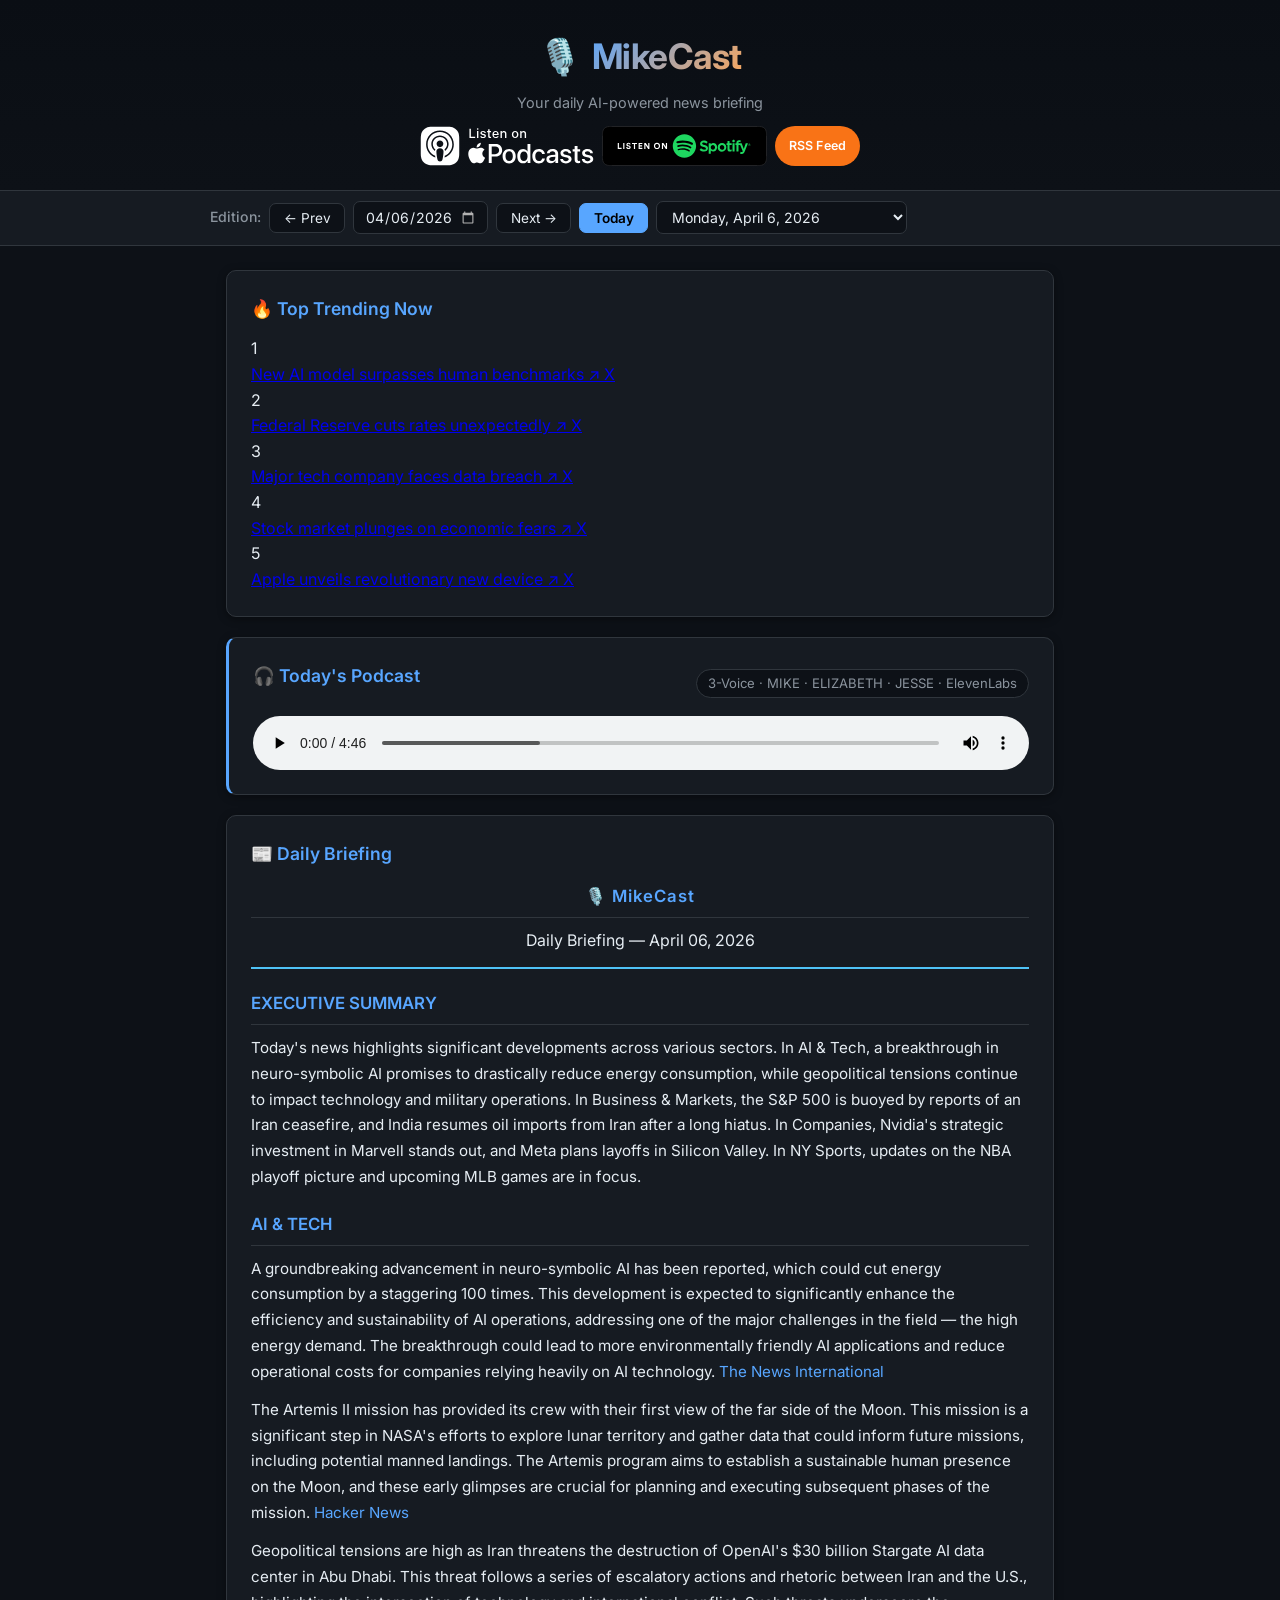
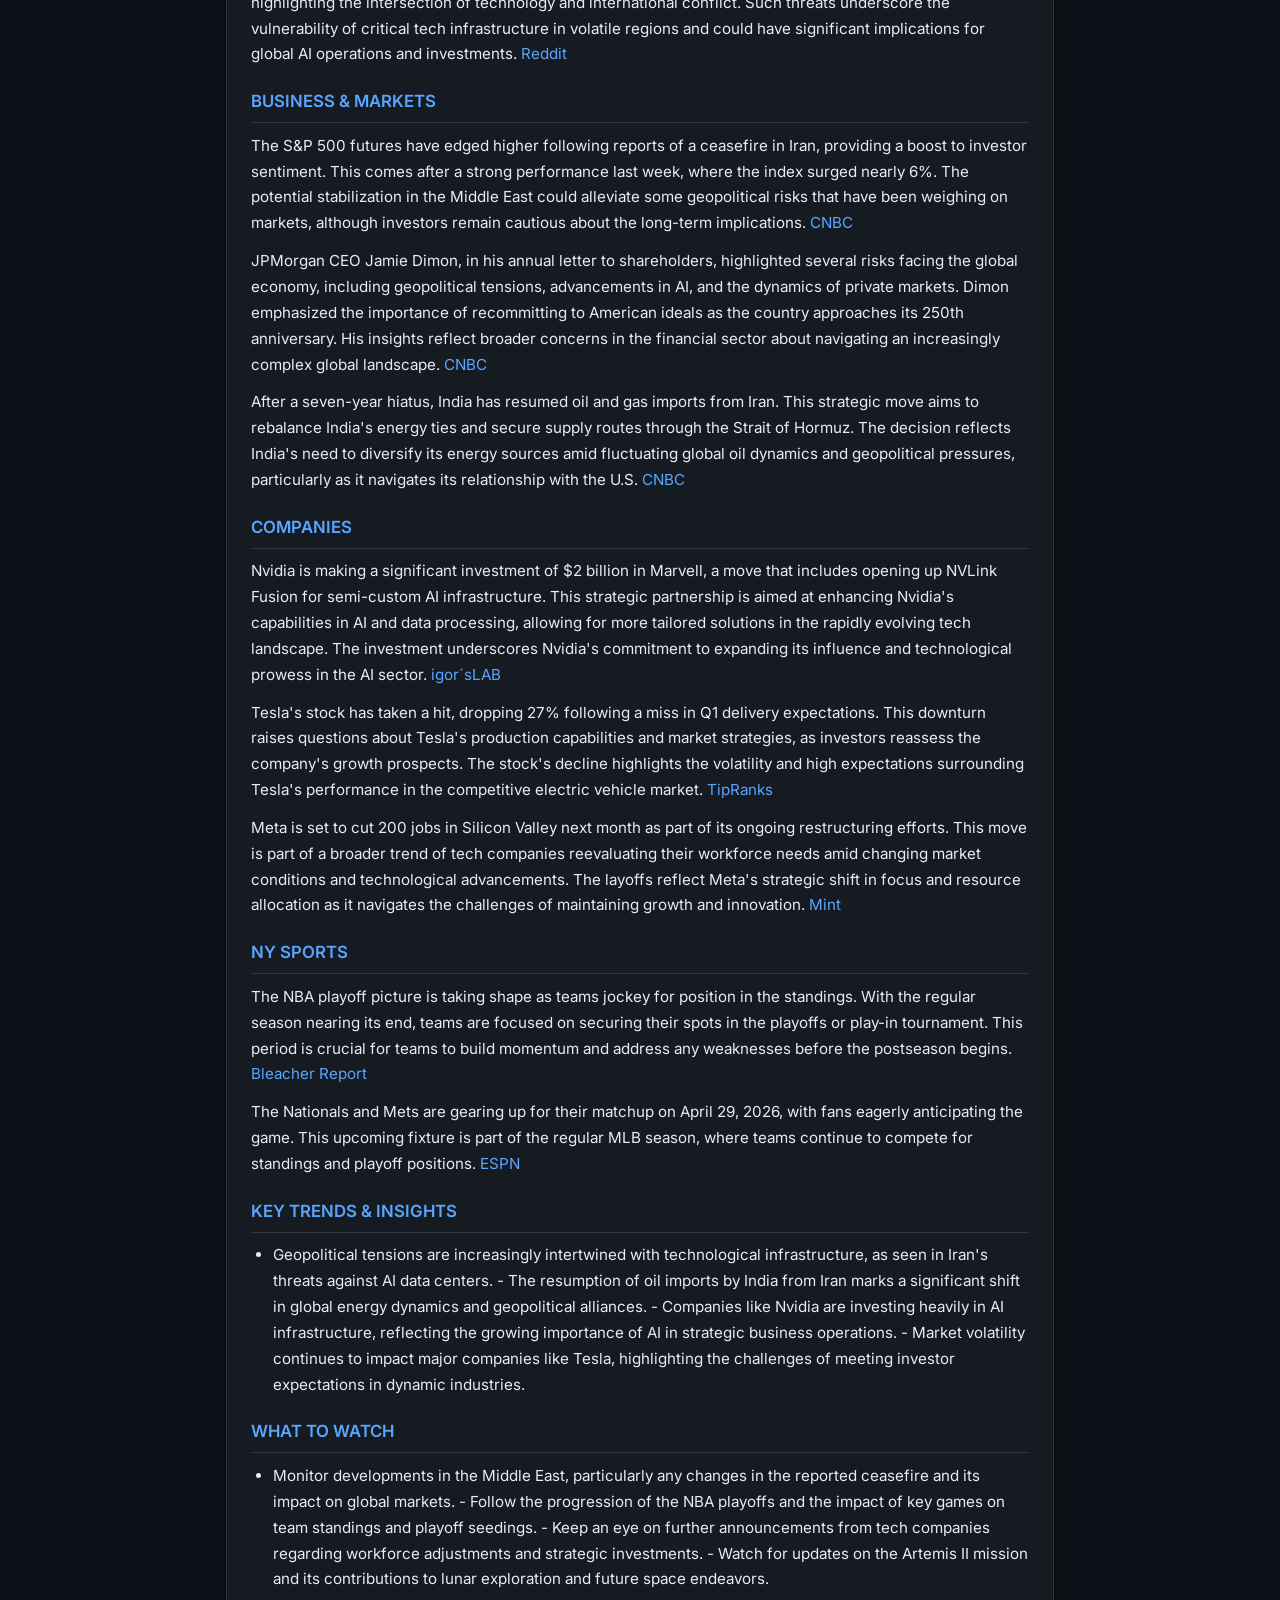
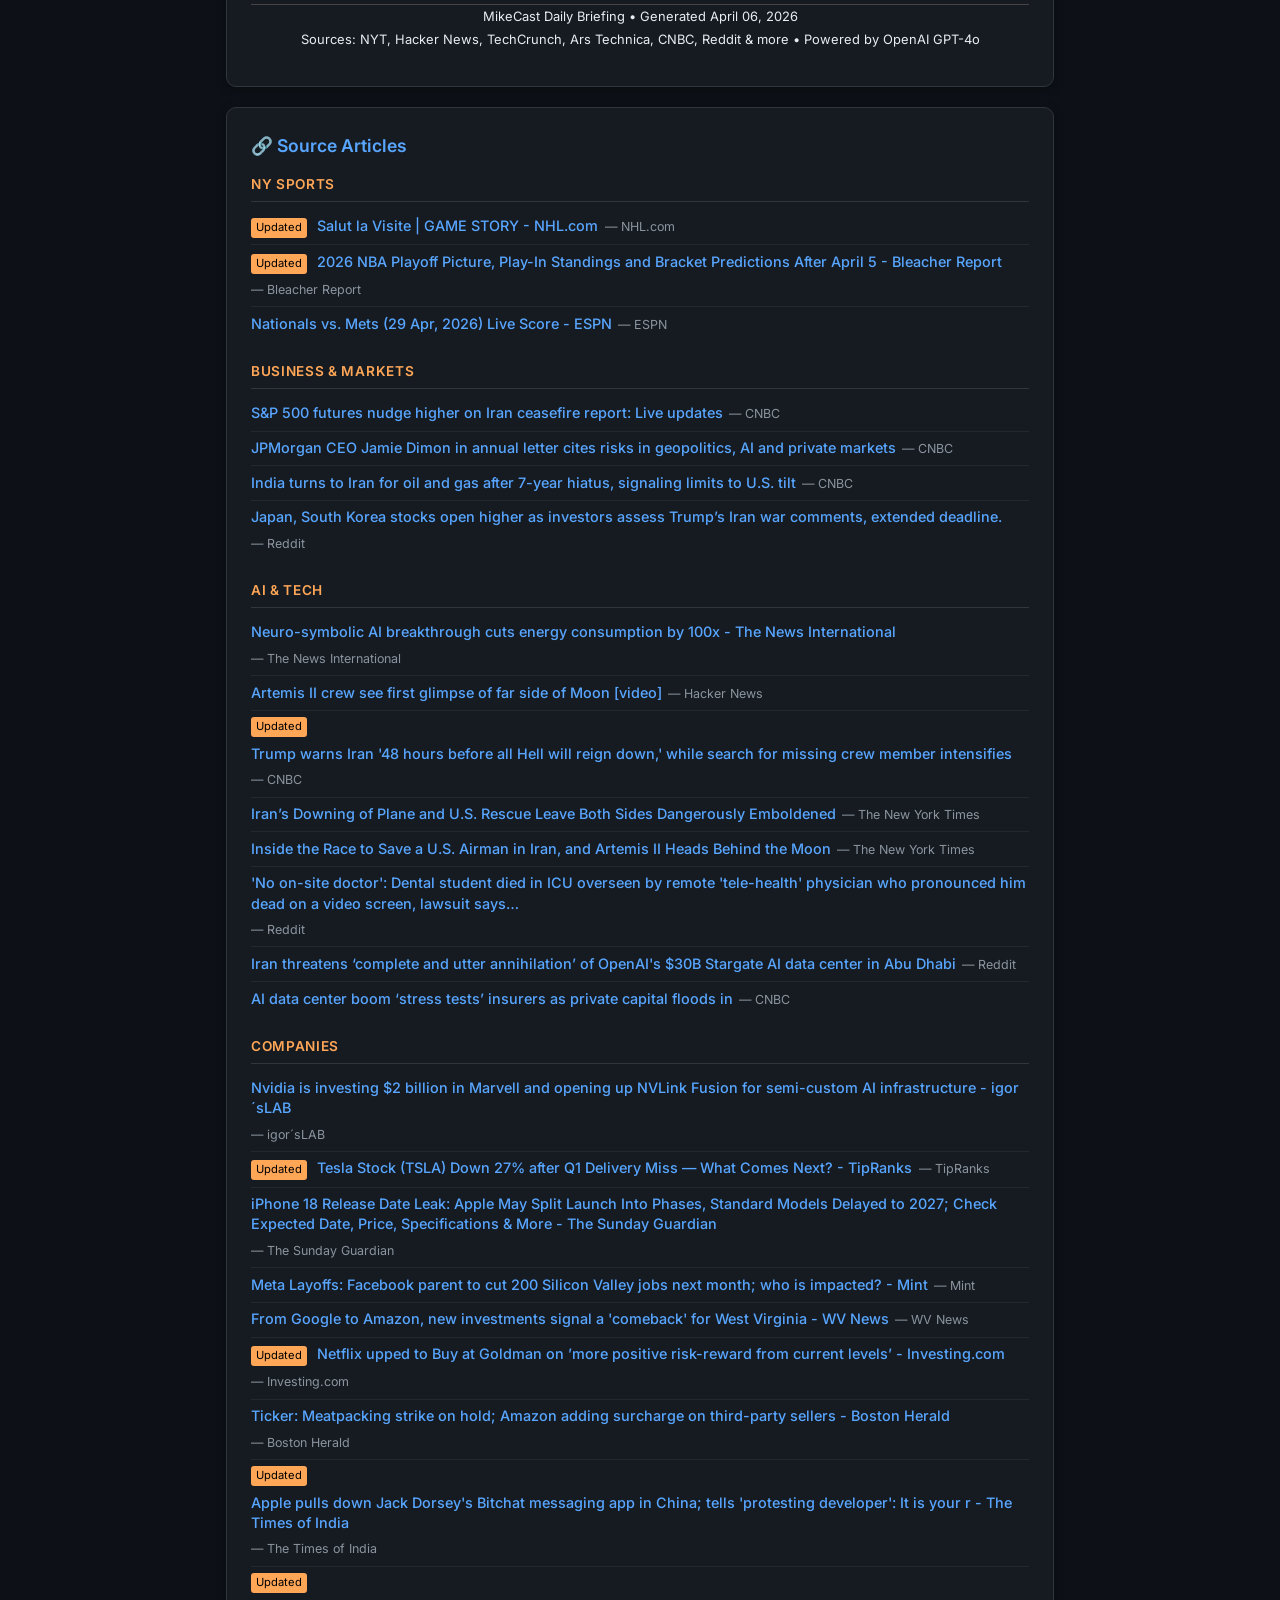
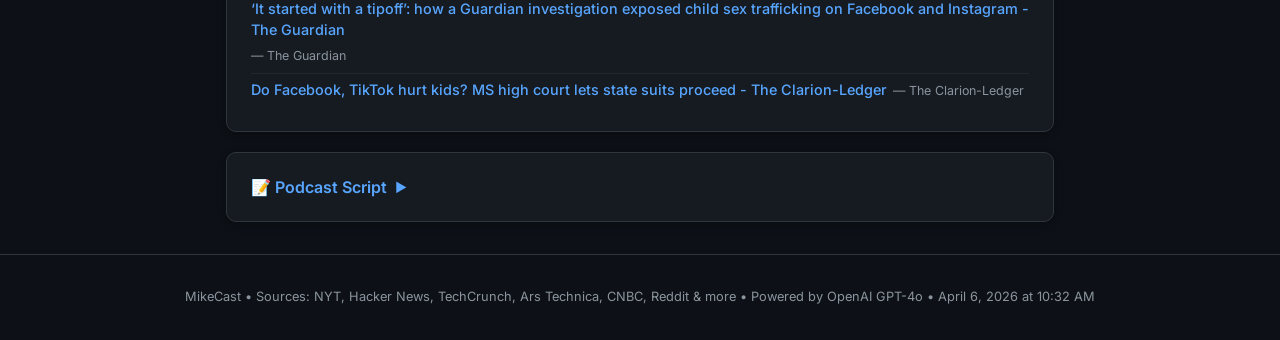
==== index.html @ 6d9985b5 "Disable email signup UI until delivery is finalized (NL-8) The public signup form (index.html inline" ====
<!DOCTYPE html>
<html lang="en">
<head>
  <meta charset="UTF-8">
  <meta name="viewport" content="width=device-width, initial-scale=1.0">
  <title>MikeCast — Daily Briefing</title>
  <link rel="stylesheet" href="style.css">
  <link rel="icon" type="image/x-icon" href="favicon.ico">
  <link rel="icon" type="image/png" sizes="32x32" href="favicon-32x32.png">
  <link rel="apple-touch-icon" sizes="180x180" href="apple-touch-icon.png">
  <link rel="preconnect" href="https://fonts.googleapis.com">
  <link rel="preconnect" href="https://fonts.gstatic.com" crossorigin>
  <link href="https://fonts.googleapis.com/css2?family=Inter:wght@400;500;600;700&display=swap" rel="stylesheet">
</head>
<body>

  <!-- Header -->
  <header class="header">
    <div class="header-inner">
      <div class="brand">
        <span class="brand-icon">🎙️</span>
        <h1 class="brand-name">MikeCast</h1>
      </div>
      <p class="brand-tagline">Your daily AI-powered news briefing</p>
      <div class="subscribe-buttons">
        <a href="https://podcasts.apple.com/us/podcast/mikecast-daily-briefing/id1882539449"
           target="_blank" rel="noopener" style="display:inline-flex;align-items:center;">
          <img src="assets/badges/apple-badge.svg" alt="Listen on Apple Podcasts" height="40">
        </a>
        <a href="https://open.spotify.com/show/3SEexX9wC3nr4xStYK2jOv"
           target="_blank" rel="noopener" style="display:inline-flex;align-items:center;">
          <img src="assets/badges/spotify-badge.svg" alt="Listen on Spotify" height="40">
        </a>
        <a class="btn-subscribe btn-rss"
           href="data/feed.xml"
           target="_blank" rel="noopener">
          RSS Feed
        </a>
      </div>

      <!-- Email newsletter signup — TEMPORARILY DISABLED until email delivery is
           finalized. Re-enable by restoring the <form class="email-signup"> + status
           <p>, plus the signup.js <script> include below. See BACKLOG.md → Email
           Newsletter (NL-8). -->
    </div>
  </header>

  <!-- Controls -->
  <nav class="controls">
    <div class="controls-inner">
      <span class="date-label">Edition:</span>
      <button class="btn" id="btn-prev" title="Previous day">&#8592; Prev</button>
      <input type="date" class="date-input" id="date-picker" />
      <button class="btn" id="btn-next" title="Next day">Next &#8594;</button>
      <button class="btn btn-today" id="btn-today">Today</button>
      <select class="date-input" id="archive-select" title="Jump to a past edition">
        <option value="">Archive &#9662;</option>
      </select>
    </div>
  </nav>

  <!-- Loading / Error -->
  <p class="status-msg" id="loading">Loading briefing…</p>
  <p class="status-msg error" id="error" style="display:none;"></p>

  <!-- Main Content -->
  <main id="content" class="content" style="display:none;">

    <!-- Trending card (hidden until populated by JS) -->
    <div class="card trending-card" id="trending-card" style="display:none;">
      <div class="section-title">🔥 Top Trending Now</div>
      <div class="trending-list"></div>
    </div>

    <!-- Podcast player card -->
    <div class="card podcast-card">
      <div class="podcast-header">
        <span class="section-title" id="podcast-section-title">🎧 Today's Podcast</span>
        <span class="podcast-meta" id="podcast-meta"></span>
      </div>
      <audio class="audio-player" id="podcast-player" controls preload="metadata" style="display:none;"></audio>
      <p class="muted" id="no-audio" style="display:none;">No audio available for this edition.</p>
    </div>

    <!-- Briefing content card -->
    <div class="card">
      <div class="section-title">📰 Daily Briefing</div>
      <div id="briefing-html"></div>
    </div>

    <!-- Article links card -->
    <div class="card" id="articles-card">
      <div class="section-title">🔗 Source Articles</div>
      <div id="articles-list"></div>
    </div>

    <!-- Podcast Script (collapsible) -->
    <section id="script-section" class="card">
      <button id="script-toggle" class="collapsible-toggle">
        📝 Podcast Script <span id="script-arrow" class="arrow">▶</span>
      </button>
      <div id="script-content" class="collapsible-body" style="display:none;">
        <pre id="script-text" class="script-text"></pre>
      </div>
    </section>

  </main>

  <!-- Footer -->
  <footer class="footer">
    <p>MikeCast &bull; Sources: NYT, Hacker News, TechCrunch, Ars Technica, CNBC, Reddit &amp; more &bull; Powered by OpenAI GPT-4o &bull; <span id="footer-date"></span></p>
  </footer>

  <script src="app.js"></script>
  <!-- <script src="signup.js"></script> --> <!-- disabled with email signup, see header -->

</body>
</html>
---- style.css ----
/* ============================================================
   MikeCast Dashboard — Stylesheet
   ============================================================ */

:root {
  --bg-primary:    #0d1117;
  --bg-card:       #161b22;
  --bg-header:     #0d1117;
  --border:        #30363d;
  --accent:        #58a6ff;
  --accent-warm:   #ffa657;
  --text-primary:  #e6edf3;
  --text-muted:    #8b949e;
  --radius:        10px;
  --shadow:        0 2px 8px rgba(0,0,0,.4);
}

*, *::before, *::after { box-sizing: border-box; margin: 0; padding: 0; }

body {
  font-family: 'Inter', -apple-system, BlinkMacSystemFont, 'Segoe UI', sans-serif;
  background: var(--bg-primary);
  color: var(--text-primary);
  line-height: 1.6;
  min-height: 100vh;
}

.header {
  background: linear-gradient(180deg, #0a0e14 0%, var(--bg-header) 100%);
  border-bottom: 1px solid var(--border);
  padding: 1.75rem 1rem 1.5rem;
  text-align: center;
}
.header-inner { max-width: 860px; margin: 0 auto; }
.brand { display: flex; align-items: center; justify-content: center; gap: .6rem; }
.brand-icon { font-size: 2.2rem; }
.brand-name {
  font-size: 2.2rem;
  font-weight: 700;
  background: linear-gradient(135deg, var(--accent) 0%, var(--accent-warm) 100%);
  -webkit-background-clip: text;
  -webkit-text-fill-color: transparent;
  background-clip: text;
  letter-spacing: -.5px;
}
.brand-tagline { color: var(--text-muted); font-size: .9rem; margin-top: .4rem; }

.controls {
  background: var(--bg-card);
  border-bottom: 1px solid var(--border);
  padding: .65rem 1rem;
  position: sticky;
  top: 0;
  z-index: 100;
}
.controls-inner {
  max-width: 860px;
  margin: 0 auto;
  display: flex;
  align-items: center;
  gap: .5rem;
  flex-wrap: wrap;
}
.date-label { font-weight: 500; color: var(--text-muted); font-size: .88rem; white-space: nowrap; }
.date-input {
  background: var(--bg-primary);
  color: var(--text-primary);
  border: 1px solid var(--border);
  border-radius: 7px;
  padding: .38rem .65rem;
  font-size: .88rem;
  font-family: inherit;
  cursor: pointer;
  transition: border-color .15s;
}
.date-input:hover, .date-input:focus { border-color: var(--accent); outline: none; }
.date-input::-webkit-calendar-picker-indicator { filter: invert(.7); }

.btn {
  background: var(--bg-primary);
  color: var(--text-primary);
  border: 1px solid var(--border);
  border-radius: 7px;
  padding: .38rem .85rem;
  font-size: .85rem;
  font-family: inherit;
  cursor: pointer;
  transition: background .15s, border-color .15s;
  white-space: nowrap;
}
.btn:hover { background: #21262d; border-color: var(--accent); }
.btn-today { background: var(--accent); color: #000; border-color: var(--accent); font-weight: 600; }
.btn-today:hover { background: #79c0ff; }

.status-msg {
  max-width: 860px;
  margin: 2.5rem auto;
  text-align: center;
  font-size: 1.05rem;
  color: var(--text-muted);
  padding: 0 1rem;
}
.status-msg.error { color: #f85149; }

.content {
  max-width: 860px;
  margin: 1.5rem auto 2rem;
  padding: 0 1rem;
  display: flex;
  flex-direction: column;
  gap: 1.25rem;
}

.card {
  background: var(--bg-card);
  border: 1px solid var(--border);
  border-radius: var(--radius);
  padding: 1.5rem;
  box-shadow: var(--shadow);
}

.section-title {
  font-size: 1.1rem;
  font-weight: 600;
  color: var(--accent);
  margin-bottom: .85rem;
  display: block;
}

.podcast-card { border-left: 3px solid var(--accent); }
.podcast-header {
  display: flex;
  align-items: center;
  justify-content: space-between;
  flex-wrap: wrap;
  gap: .5rem;
  margin-bottom: .75rem;
}
.podcast-meta {
  font-size: .82rem;
  color: var(--text-muted);
  background: var(--bg-primary);
  border: 1px solid var(--border);
  border-radius: 20px;
  padding: .2rem .7rem;
}
.audio-player { width: 100%; border-radius: 8px; accent-color: var(--accent); }

#briefing-html { font-size: .95rem; line-height: 1.75; }
#briefing-html h1,
#briefing-html h2 {
  color: var(--accent) !important;
  font-size: 1.05rem !important;
  font-weight: 600 !important;
  border-bottom: 1px solid var(--border) !important;
  padding-bottom: .35rem !important;
  margin: 1.25rem 0 .6rem !important;
}
#briefing-html h1:first-child,
#briefing-html h2:first-child { margin-top: 0 !important; }
#briefing-html p { color: var(--text-primary) !important; margin-bottom: .75rem !important; background: transparent !important; }
#briefing-html a { color: var(--accent) !important; text-decoration: none !important; }
#briefing-html a:hover { text-decoration: underline !important; }
#briefing-html ul { padding-left: 1.4rem !important; margin-bottom: .75rem !important; }
#briefing-html li { color: var(--text-primary) !important; margin-bottom: .4rem !important; }
#briefing-html body,
#briefing-html div[style] {
  background: transparent !important;
  max-width: none !important;
  padding: 0 !important;
  margin: 0 !important;
  color: var(--text-primary) !important;
}
#briefing-html [style*="background:#1a1a2e"],
#briefing-html [style*="background: #1a1a2e"] { background: transparent !important; }
#briefing-html span[style*="color:#ccc"],
#briefing-html p[style*="color:#ccc"] { color: var(--text-primary) !important; }
#briefing-html span[style*="color:#bbb"],
#briefing-html span[style*="color:#888"] { color: var(--text-muted) !important; }

.article-category { margin-bottom: 1.25rem; }
.article-category:last-child { margin-bottom: 0; }
.article-category h3 {
  font-size: .85rem;
  font-weight: 600;
  color: var(--accent-warm);
  margin-bottom: .5rem;
  padding-bottom: .3rem;
  border-bottom: 1px solid var(--border);
  text-transform: uppercase;
  letter-spacing: .05em;
}
.article-category ul { list-style: none; padding: 0; }
.article-category li {
  padding: .4rem 0;
  border-bottom: 1px solid rgba(48,54,61,.5);
  display: flex;
  align-items: baseline;
  gap: .4rem;
  flex-wrap: wrap;
}
.article-category li:last-child { border-bottom: none; }
.article-category a { color: var(--accent); text-decoration: none; font-size: .9rem; font-weight: 500; line-height: 1.4; }
.article-category a:hover { text-decoration: underline; }
.article-source { color: var(--text-muted); font-size: .78rem; white-space: nowrap; }

.collapsible-toggle {
  background: none;
  border: none;
  color: var(--accent);
  font-size: 1rem;
  font-weight: 600;
  cursor: pointer;
  display: flex;
  align-items: center;
  gap: .5rem;
  font-family: inherit;
  padding: 0;
}
.collapsible-toggle:hover { color: #79c0ff; }
.arrow { transition: transform .2s; font-size: .8rem; display: inline-block; }
.arrow.open { transform: rotate(90deg); }

.script-text {
  background: var(--bg-primary);
  border: 1px solid var(--border);
  border-radius: 7px;
  padding: 1.1rem;
  margin-top: .85rem;
  font-size: .86rem;
  line-height: 1.75;
  white-space: pre-wrap;
  word-wrap: break-word;
  color: var(--text-primary);
  max-height: 520px;
  overflow-y: auto;
}

.footer {
  text-align: center;
  padding: 2rem 1rem;
  color: var(--text-muted);
  font-size: .8rem;
  border-top: 1px solid var(--border);
  margin-top: 1rem;
}

.muted { color: var(--text-muted); font-size: .9rem; }

.subscribe-buttons {
  display: flex;
  gap: .5rem;
  flex-wrap: wrap;
  justify-content: center;
  margin-top: .75rem;
}

.btn-subscribe {
  display: inline-flex;
  align-items: center;
  gap: .35rem;
  padding: .35rem .85rem;
  border-radius: 20px;
  font-size: .78rem;
  font-weight: 600;
  text-decoration: none;
  letter-spacing: .01em;
  transition: opacity .15s;
}
.btn-subscribe:hover { opacity: .8; }

/* Email newsletter signup */
.email-signup {
  display: flex;
  gap: .5rem;
  flex-wrap: wrap;
  justify-content: center;
  margin-top: .9rem;
}
.email-signup input[type="email"] {
  padding: .5rem .8rem;
  border-radius: 8px;
  border: 1px solid var(--border);
  background: var(--bg-card);
  color: var(--text-primary);
  font-size: .85rem;
  min-width: 220px;
}
.email-signup input[type="email"]:focus {
  border-color: var(--accent);
  outline: none;
}
.email-signup button {
  padding: .5rem 1rem;
  border-radius: 8px;
  border: 0;
  background: #f97316;
  color: #fff;
  font-size: .85rem;
  font-weight: 600;
  cursor: pointer;
  transition: opacity .15s;
}
.email-signup button:hover { opacity: .85; }
.email-signup button:disabled { opacity: .5; cursor: default; }
.signup-status {
  text-align: center;
  font-size: .82rem;
  color: var(--text-muted);
  min-height: 1.1em;
  margin-top: .5rem;
}
.signup-status.ok  { color: #3fb950; }
.signup-status.err { color: #f85149; }

/* Legacy small pill buttons (RSS only now) */
.btn-apple   { background: #a855f7; color: #fff; }
.btn-spotify { background: #1db954; color: #fff; }
.btn-rss     { background: #f97316; color: #fff; }

/* Brand badge buttons (Apple Podcasts & Spotify) */
.btn-badge {
  display: inline-flex;
  align-items: center;
  gap: .3rem;
  padding: .25rem .6rem .25rem .4rem;
  border-radius: 6px;
  text-decoration: none;
  transition: opacity .15s;
  border: 1px solid rgba(255,255,255,.15);
}
.btn-badge:hover { opacity: .8; }

.btn-badge.btn-apple   { background: #4b1d96; }
.btn-badge.btn-spotify { background: #117a37; }

.badge-icon {
  width: 16px;
  height: 16px;
  flex-shrink: 0;
  filter: brightness(0) invert(1);
}

.badge-text {
  display: flex;
  flex-direction: column;
  line-height: 1.2;
  color: #fff;
}
.badge-text small {
  font-size: .5rem;
  font-weight: 400;
  letter-spacing: .04em;
  text-transform: uppercase;
  opacity: .85;
}
.badge-text {
  font-size: .72rem;
  font-weight: 700;
}

@media (max-width: 600px) {
  .brand-name  { font-size: 1.6rem; }
  .brand-icon  { font-size: 1.6rem; }
  .controls-inner { justify-content: center; }
  .card { padding: 1rem; }
  .script-text { max-height: 320px; }
  .podcast-header { flex-direction: column; align-items: flex-start; }
}
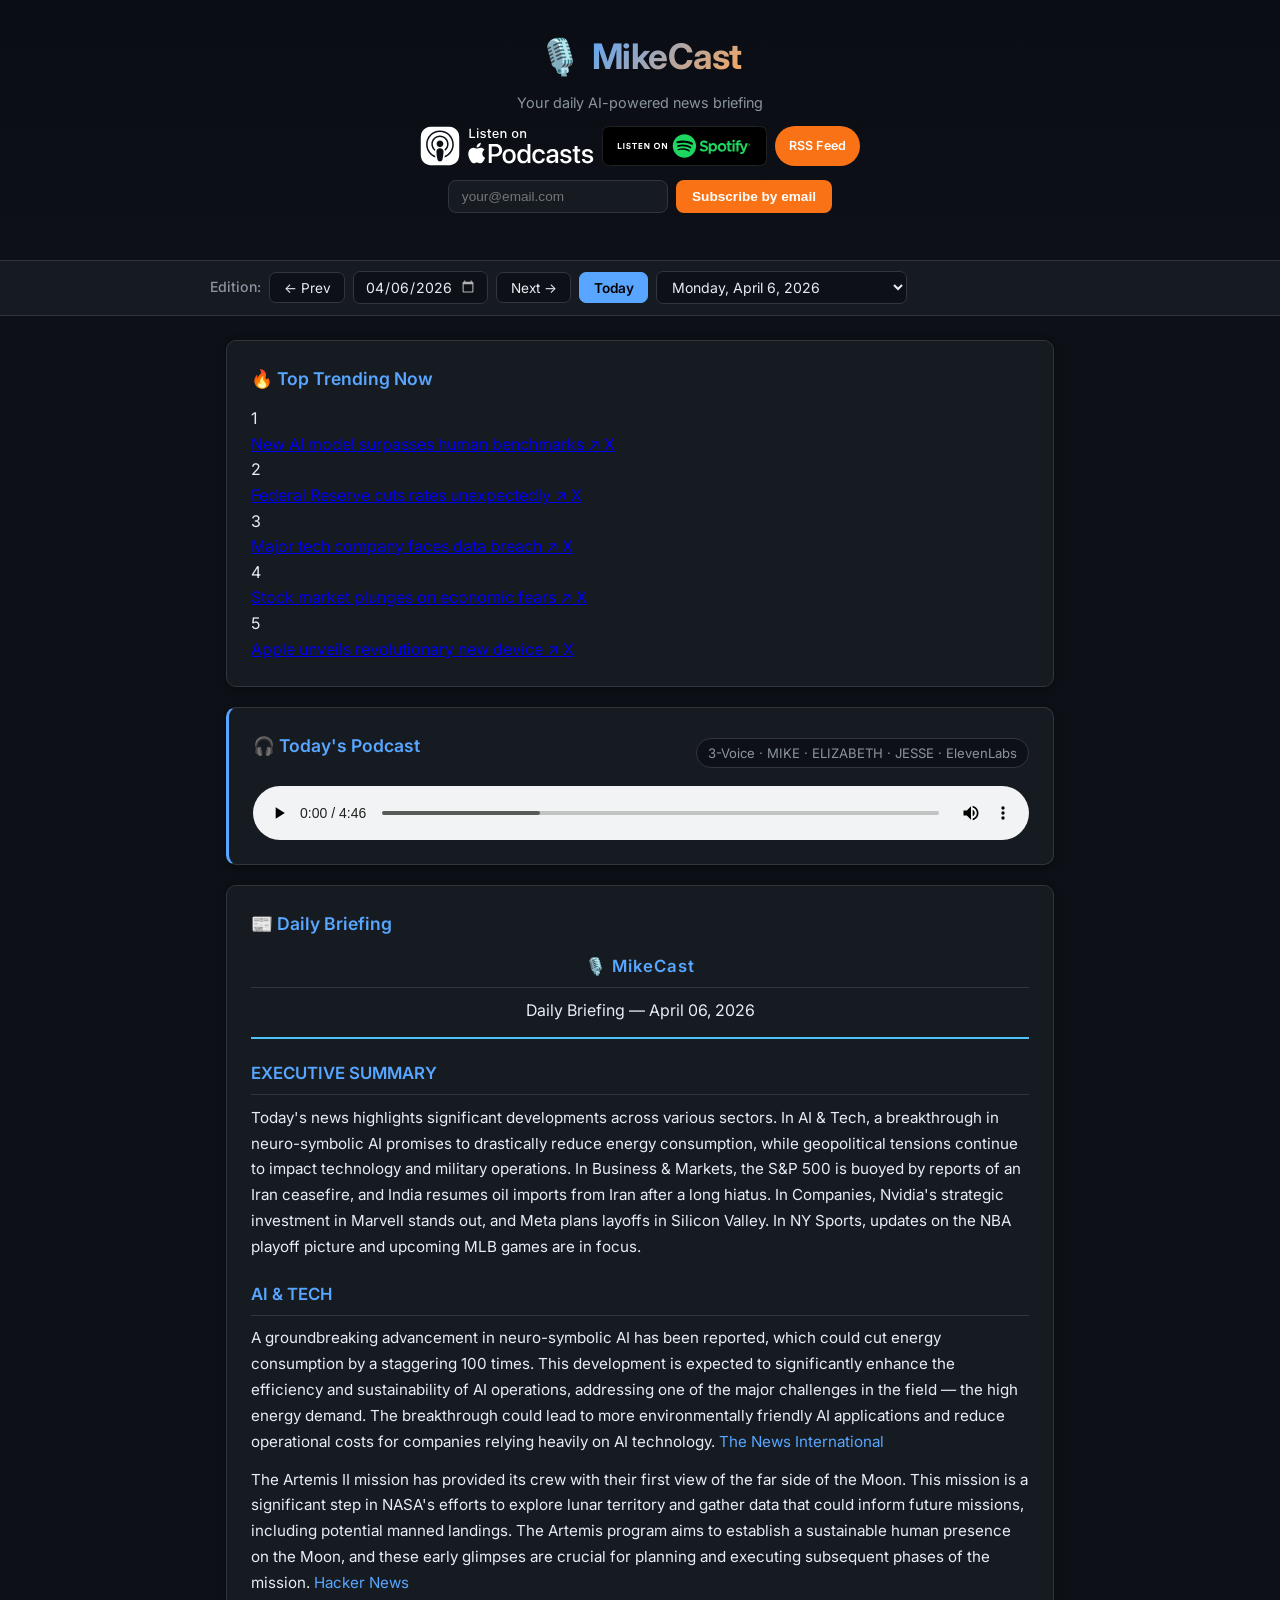
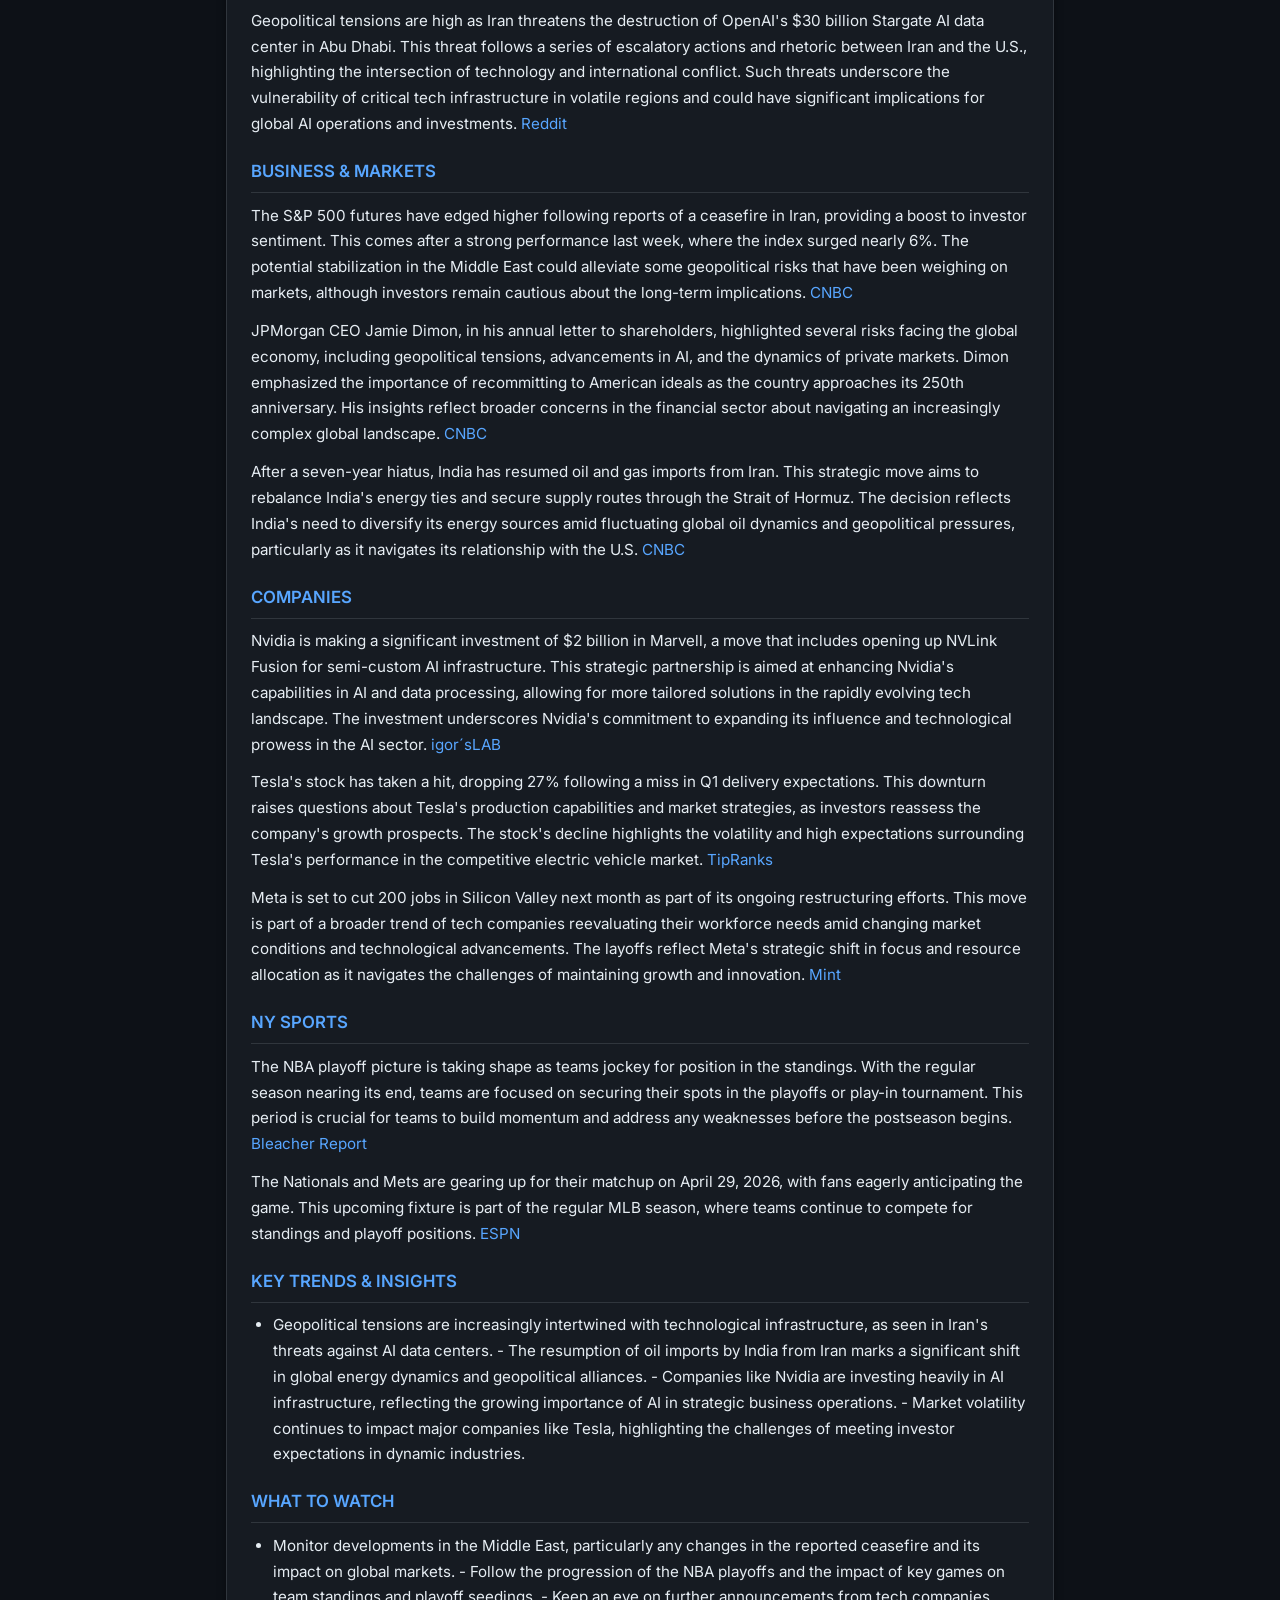
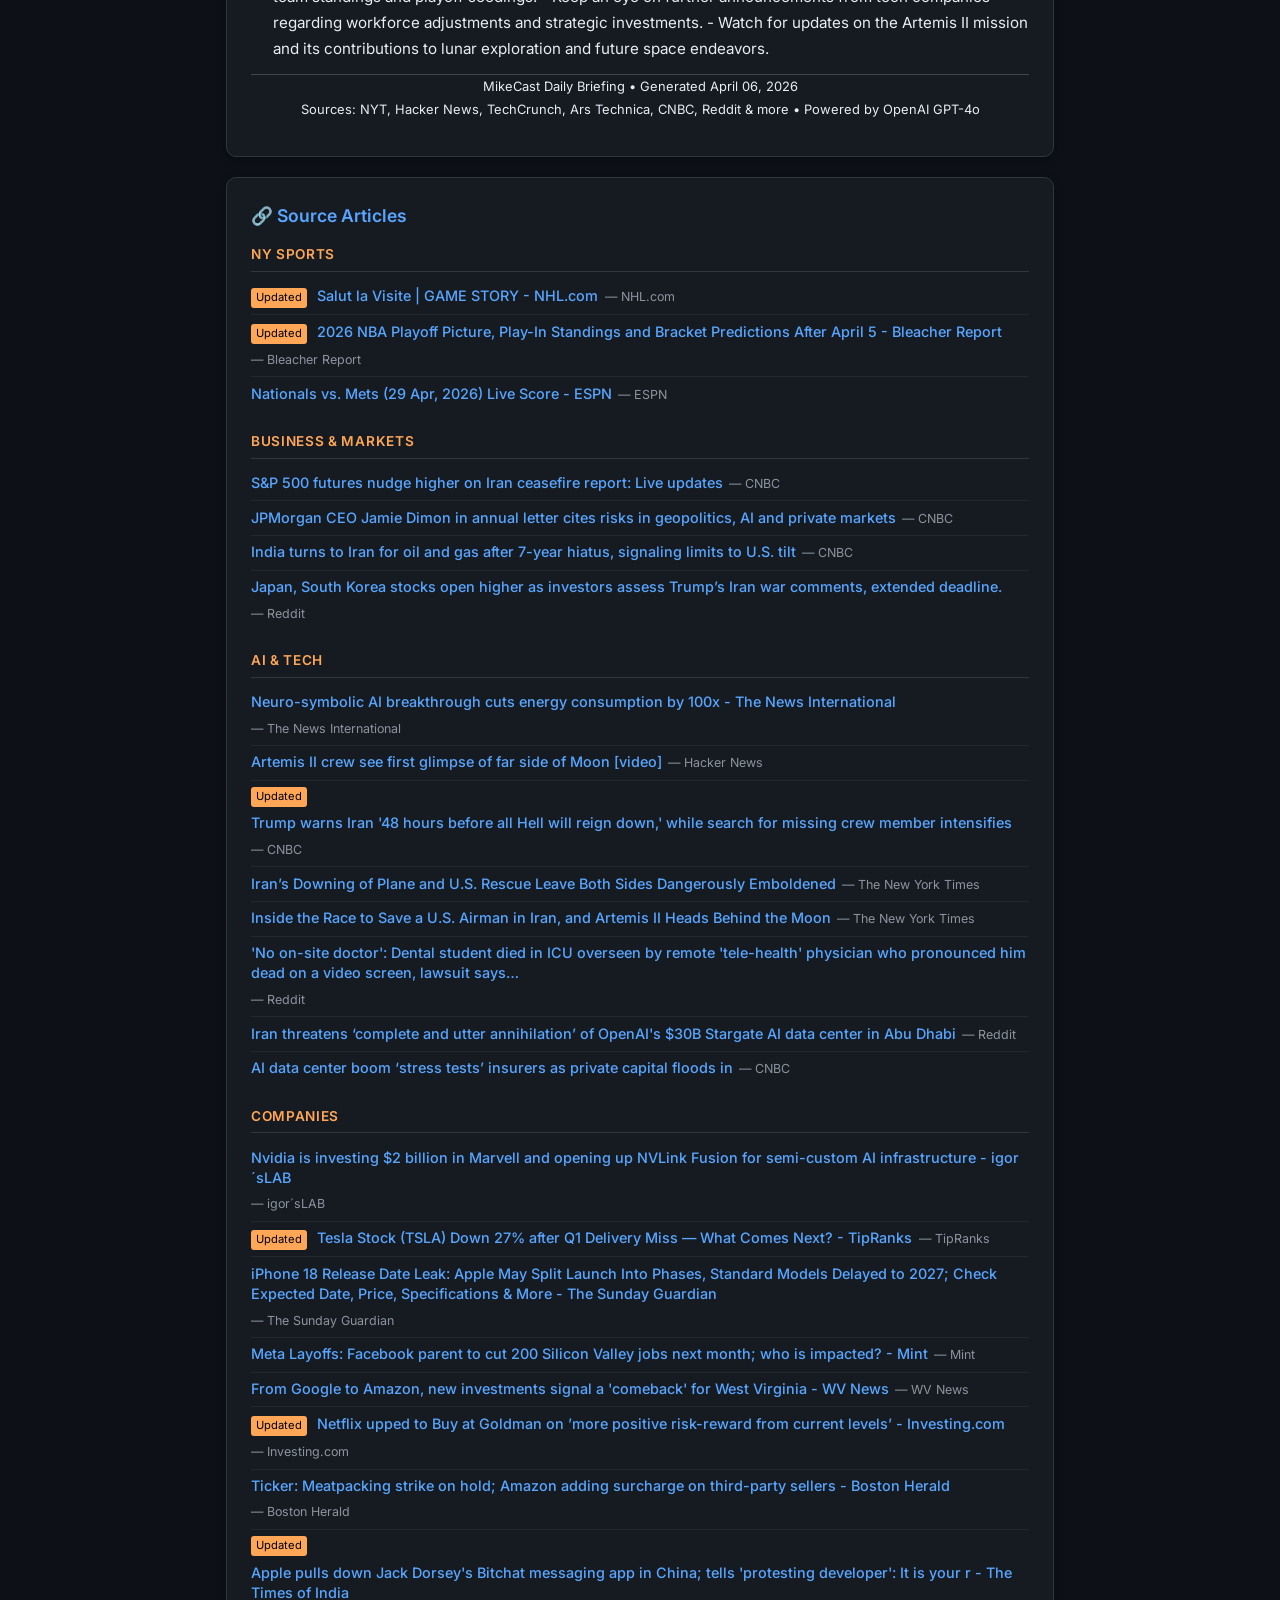
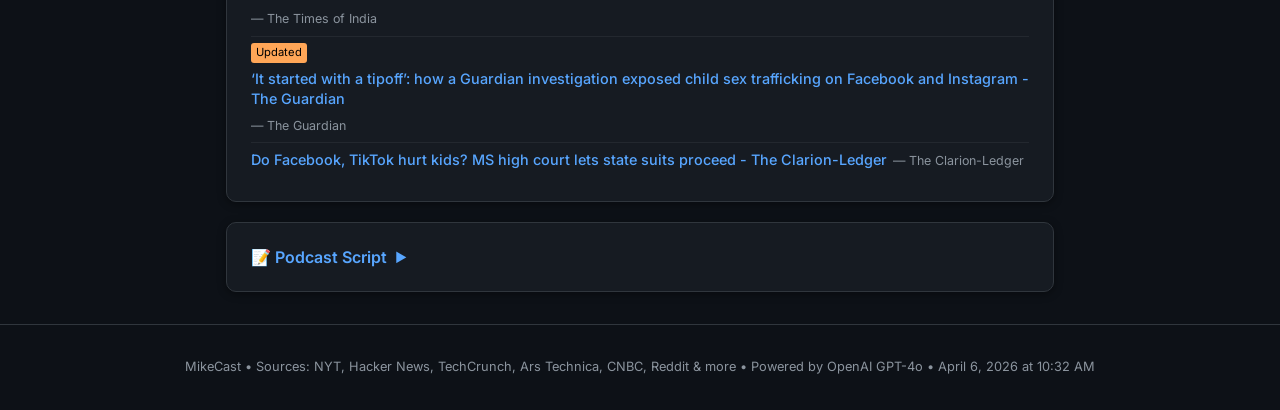
==== commit b17b2bb4: "Add social distribution (X + Instagram) + dist-state gating; re-enable newsletter signup Implements " ====
--- a/index.html
+++ b/index.html
@@ -38,10 +38,12 @@
         </a>
       </div>
 
-      <!-- Email newsletter signup — TEMPORARILY DISABLED until email delivery is
-           finalized. Re-enable by restoring the <form class="email-signup"> + status
-           <p>, plus the signup.js <script> include below. See BACKLOG.md → Email
-           Newsletter (NL-8). -->
+      <!-- Email newsletter signup -->
+      <form class="email-signup" id="email-signup" novalidate>
+        <input type="email" name="email" placeholder="your@email.com" autocomplete="email" required>
+        <button type="submit">Subscribe by email</button>
+      </form>
+      <p class="signup-status" id="signup-status" aria-live="polite"></p>
     </div>
   </header>
 
@@ -112,7 +114,6 @@
   </footer>
 
   <script src="app.js"></script>
-  <!-- <script src="signup.js"></script> --> <!-- disabled with email signup, see header -->
-
+  <script src="signup.js"></script>
 </body>
 </html>
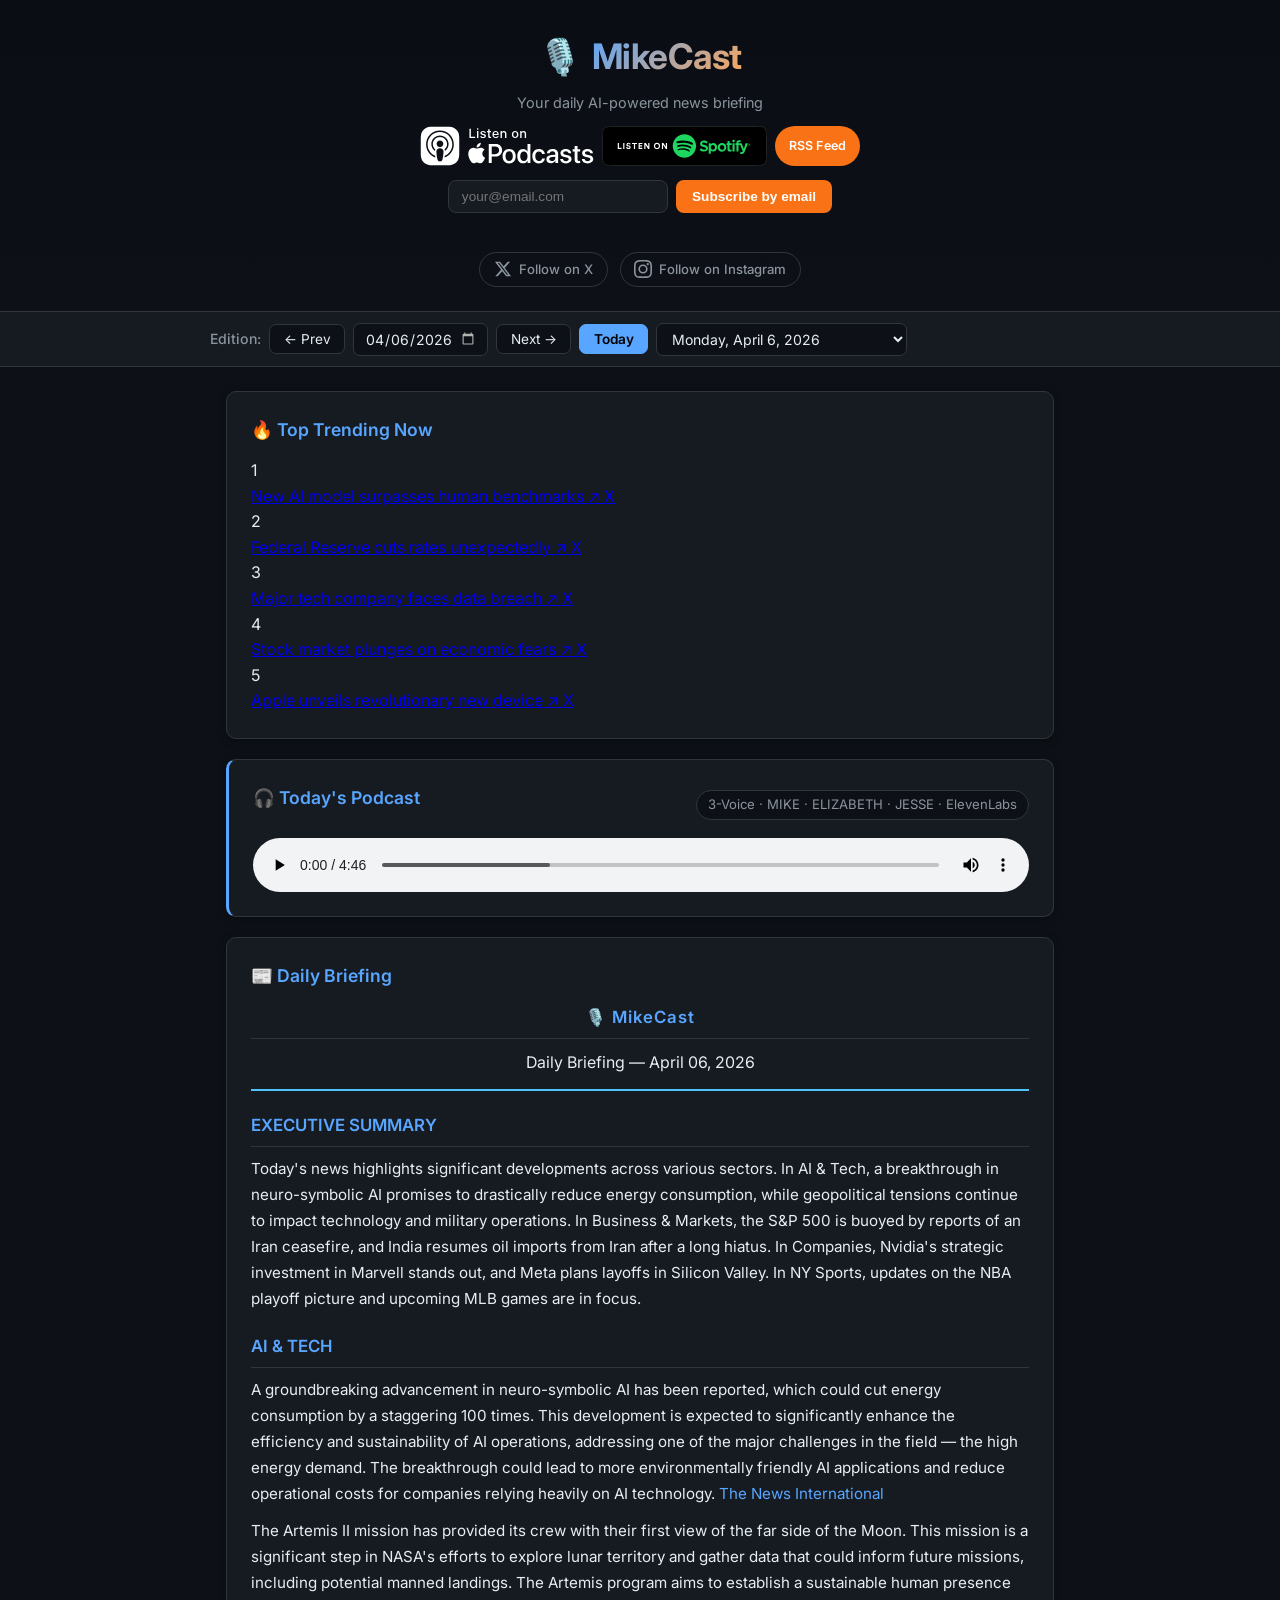
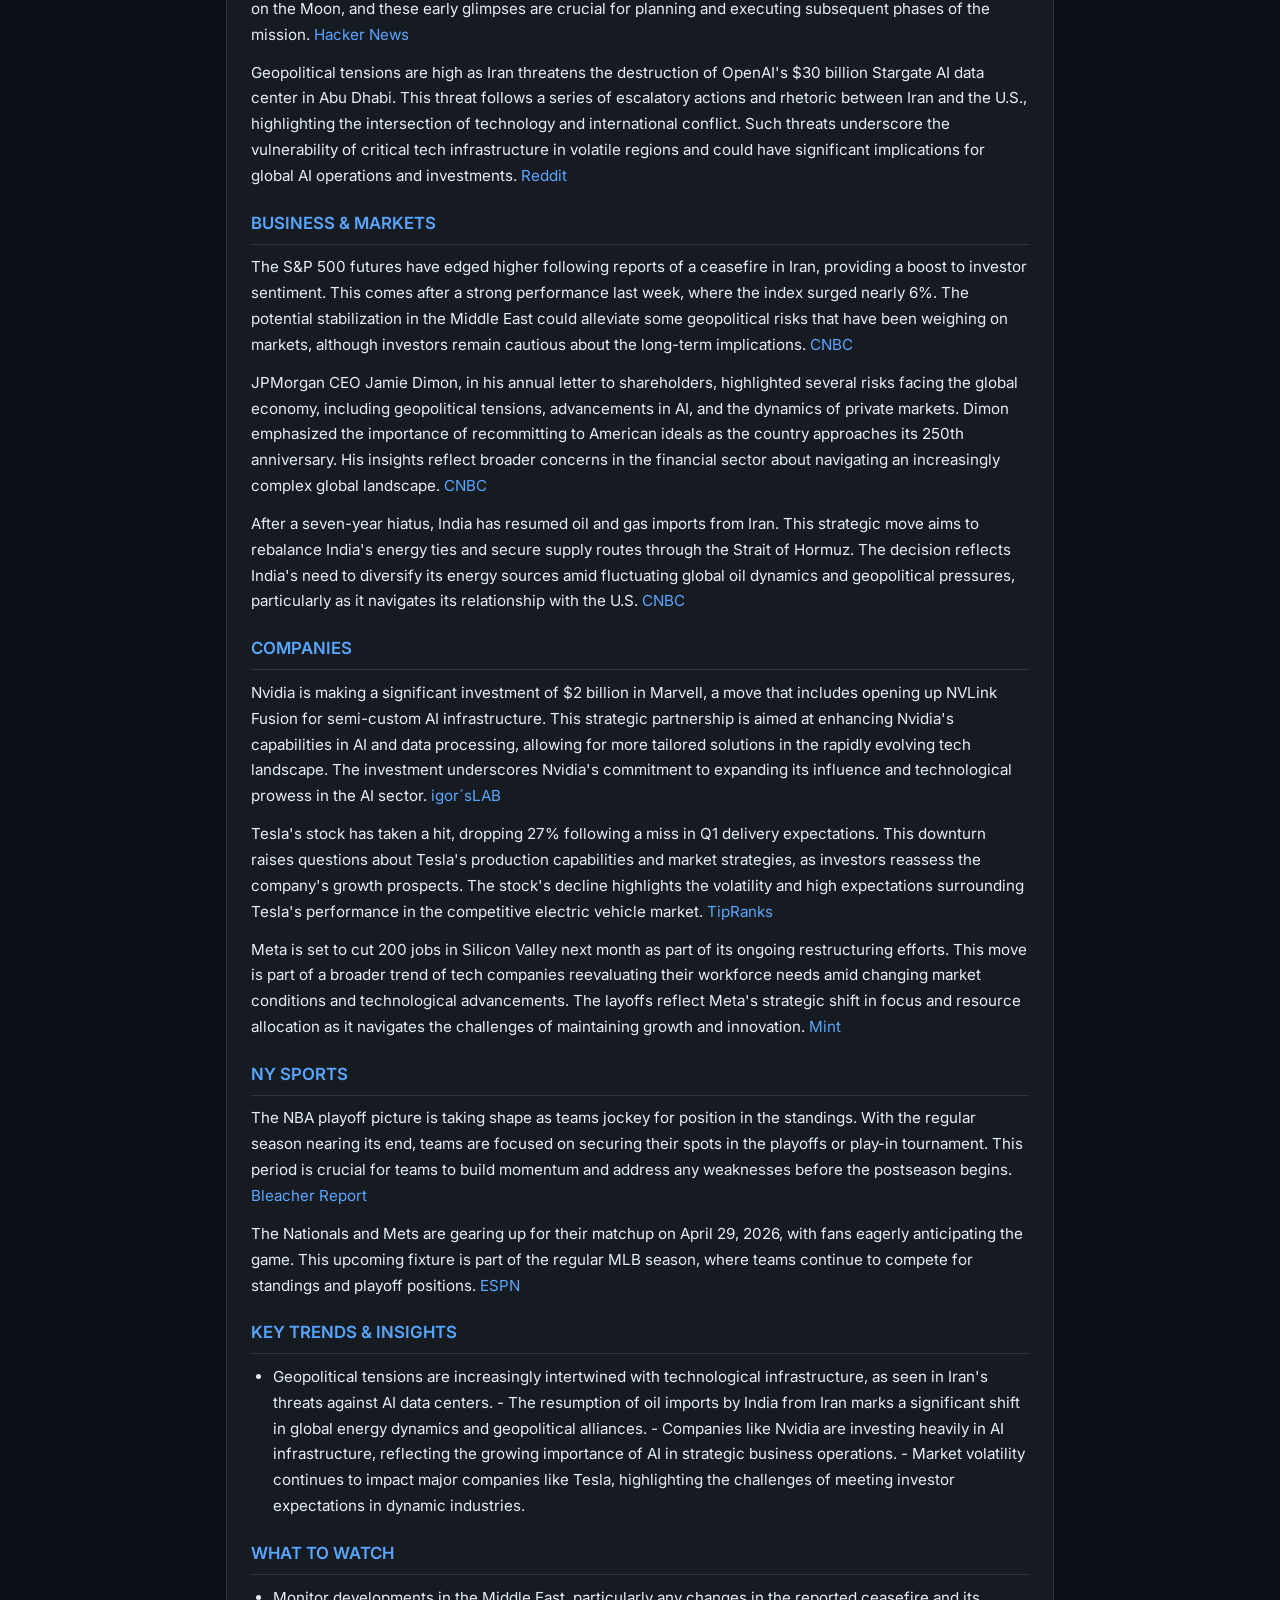
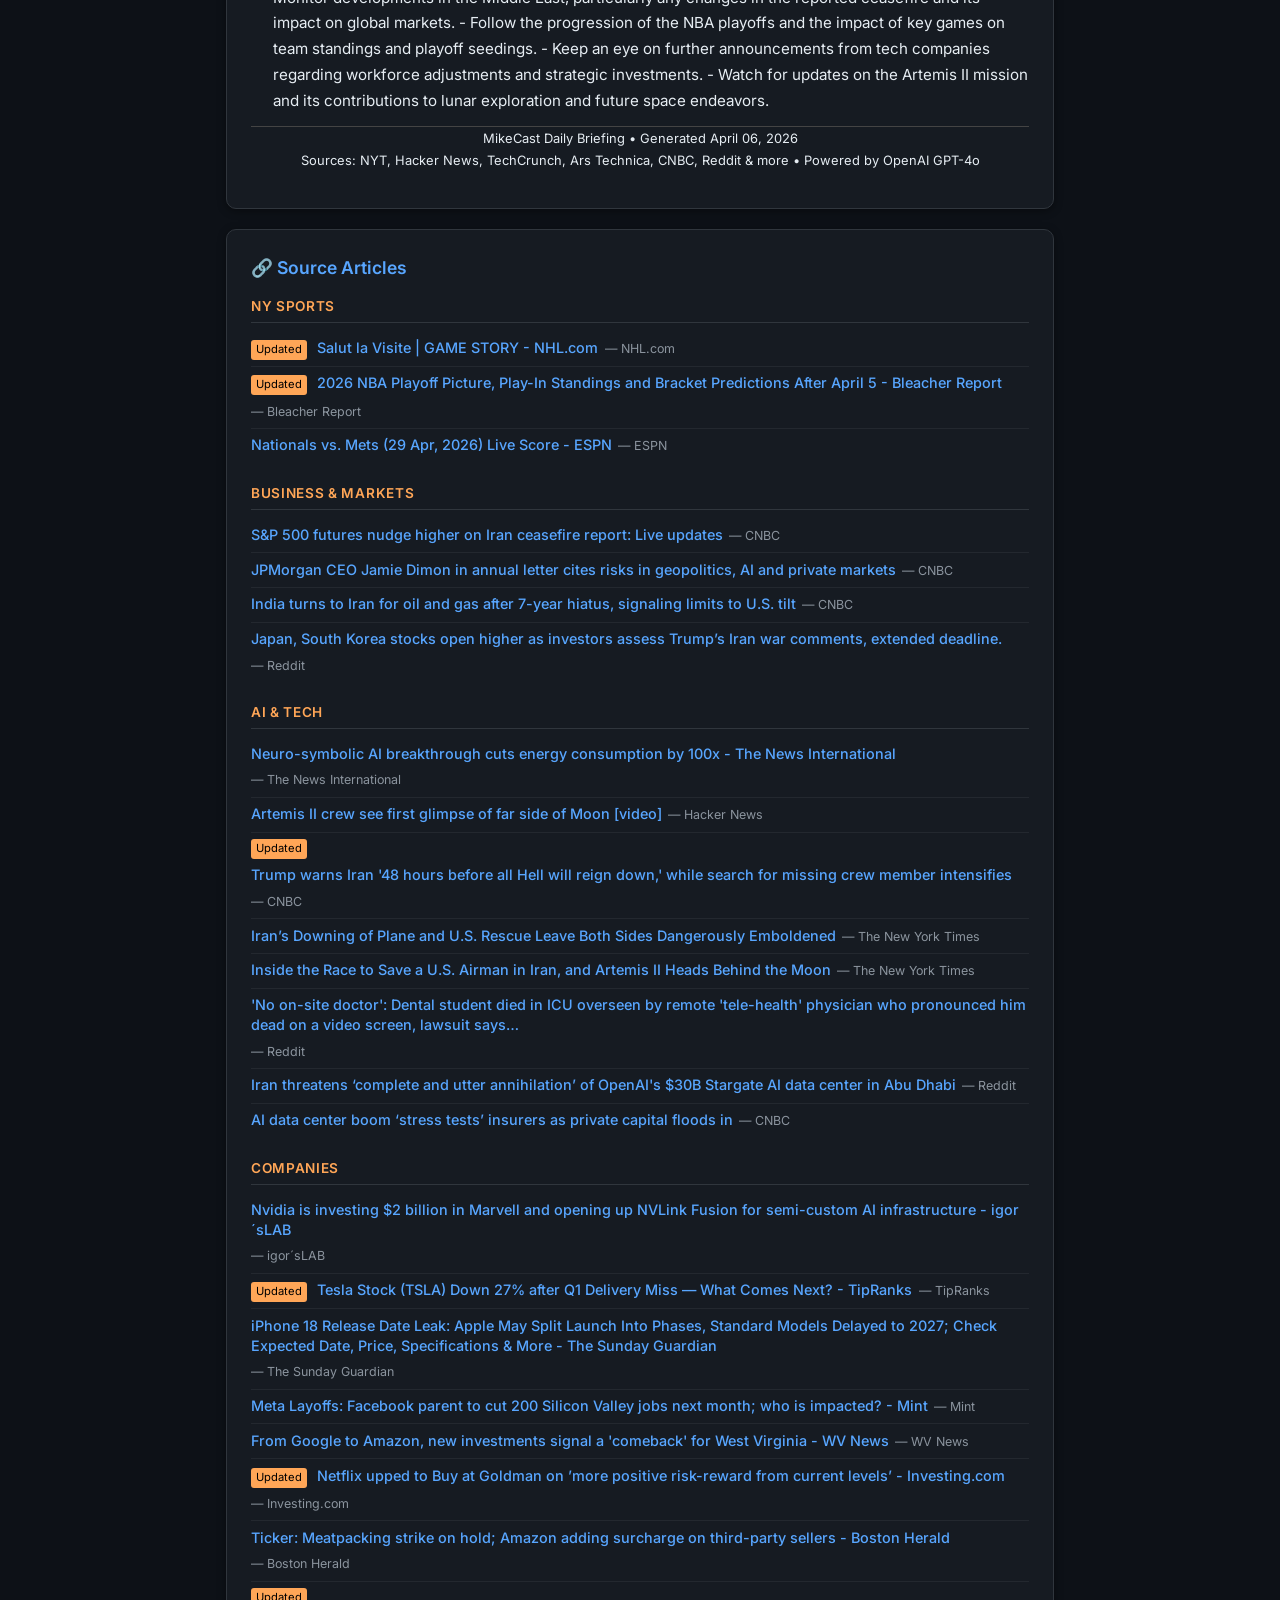
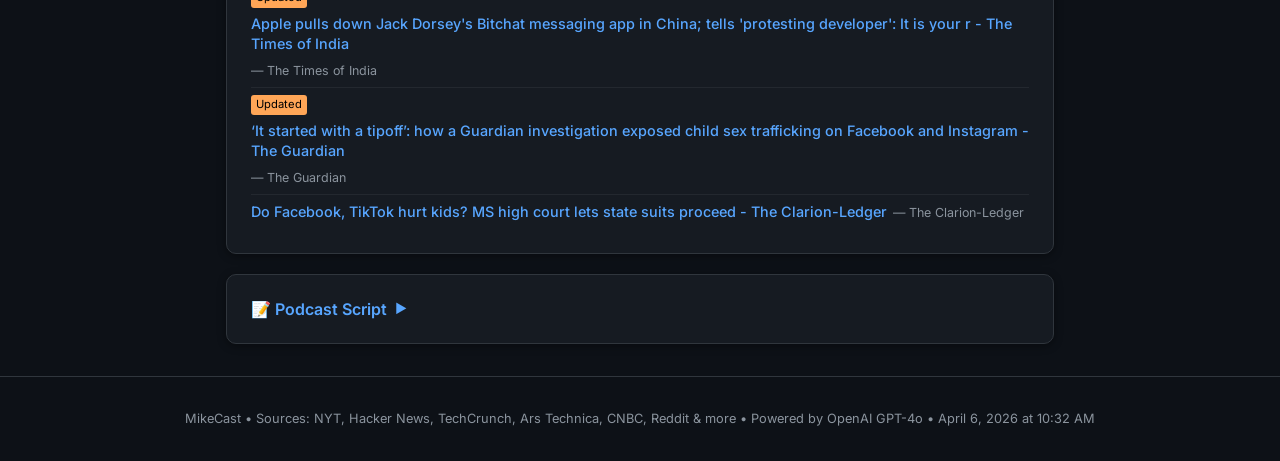
==== commit 55e87a37: "Add Follow on X / Follow on Instagram links to homepage header Pill-style links with inline X and In" ====
--- a/index.html
+++ b/index.html
@@ -44,6 +44,22 @@
         <button type="submit">Subscribe by email</button>
       </form>
       <p class="signup-status" id="signup-status" aria-live="polite"></p>
+
+      <!-- Social follow -->
+      <div class="social-follow">
+        <a class="social-link" href="https://x.com/mikecast" target="_blank" rel="noopener" aria-label="Follow MikeCast on X">
+          <svg viewBox="0 0 24 24" width="18" height="18" aria-hidden="true" fill="currentColor">
+            <path d="M18.244 2.25h3.308l-7.227 8.26 8.502 11.24h-6.66l-5.214-6.817L4.99 21.75H1.68l7.73-8.835L1.254 2.25H8.08l4.713 6.231 5.45-6.231Zm-1.161 17.52h1.833L7.084 4.126H5.117L17.083 19.77Z"/>
+          </svg>
+          <span>Follow on X</span>
+        </a>
+        <a class="social-link" href="https://www.instagram.com/mikecast/" target="_blank" rel="noopener" aria-label="Follow MikeCast on Instagram">
+          <svg viewBox="0 0 24 24" width="18" height="18" aria-hidden="true" fill="currentColor">
+            <path d="M12 2.163c3.204 0 3.584.012 4.85.07 3.252.148 4.771 1.691 4.919 4.919.058 1.265.069 1.645.069 4.849 0 3.205-.012 3.584-.069 4.849-.149 3.225-1.664 4.771-4.919 4.919-1.266.058-1.644.07-4.85.07-3.204 0-3.584-.012-4.849-.07-3.26-.149-4.771-1.699-4.919-4.92-.058-1.265-.07-1.644-.07-4.849 0-3.204.013-3.583.07-4.849.149-3.227 1.664-4.771 4.919-4.919 1.266-.057 1.645-.069 4.849-.069ZM12 0C8.741 0 8.332.014 7.052.072 2.695.272.273 2.69.073 7.052.014 8.333 0 8.741 0 12c0 3.259.014 3.668.072 4.948.2 4.358 2.618 6.78 6.98 6.98C8.333 23.986 8.741 24 12 24c3.259 0 3.668-.014 4.948-.072 4.354-.2 6.782-2.618 6.979-6.98.059-1.28.073-1.689.073-4.948 0-3.259-.014-3.667-.072-4.947-.196-4.354-2.617-6.78-6.979-6.98C15.668.014 15.259 0 12 0Zm0 5.838a6.162 6.162 0 1 0 0 12.324 6.162 6.162 0 0 0 0-12.324ZM12 16a4 4 0 1 1 0-8 4 4 0 0 1 0 8Zm6.406-11.845a1.44 1.44 0 1 0 0 2.881 1.44 1.44 0 0 0 0-2.881Z"/>
+          </svg>
+          <span>Follow on Instagram</span>
+        </a>
+      </div>
     </div>
   </header>
 
--- a/style.css
+++ b/style.css
@@ -247,6 +247,34 @@
 
 .muted { color: var(--text-muted); font-size: .9rem; }
 
+/* Social follow row (header) */
+.social-follow {
+  display: flex;
+  justify-content: center;
+  flex-wrap: wrap;
+  gap: .75rem;
+  margin-top: 1rem;
+}
+.social-link {
+  display: inline-flex;
+  align-items: center;
+  gap: .45rem;
+  padding: .4rem .85rem;
+  border: 1px solid var(--border);
+  border-radius: 999px;
+  color: var(--text-muted);
+  text-decoration: none;
+  font-size: .82rem;
+  font-weight: 500;
+  transition: color .15s ease, border-color .15s ease, background .15s ease;
+}
+.social-link:hover {
+  color: var(--text-primary);
+  border-color: var(--accent);
+  background: rgba(88,166,255,.08);
+}
+.social-link svg { display: block; }
+
 .subscribe-buttons {
   display: flex;
   gap: .5rem;
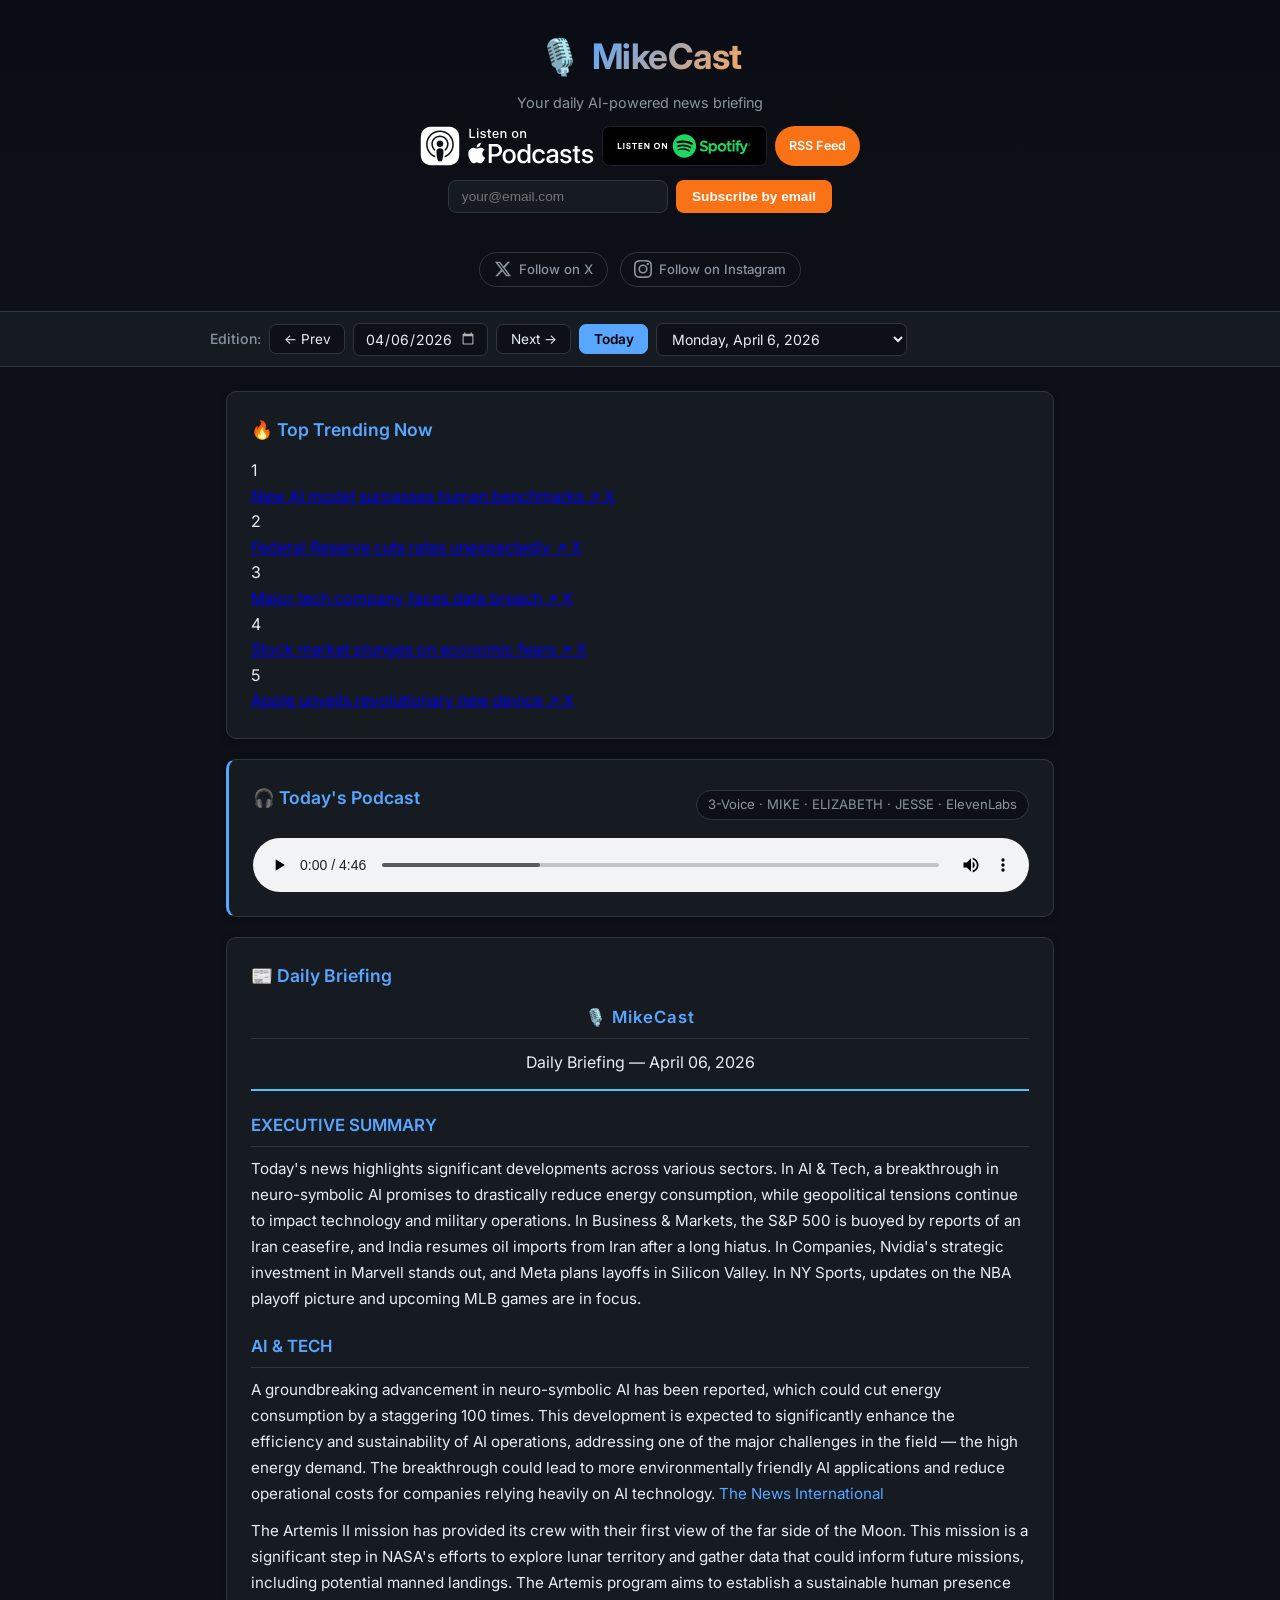
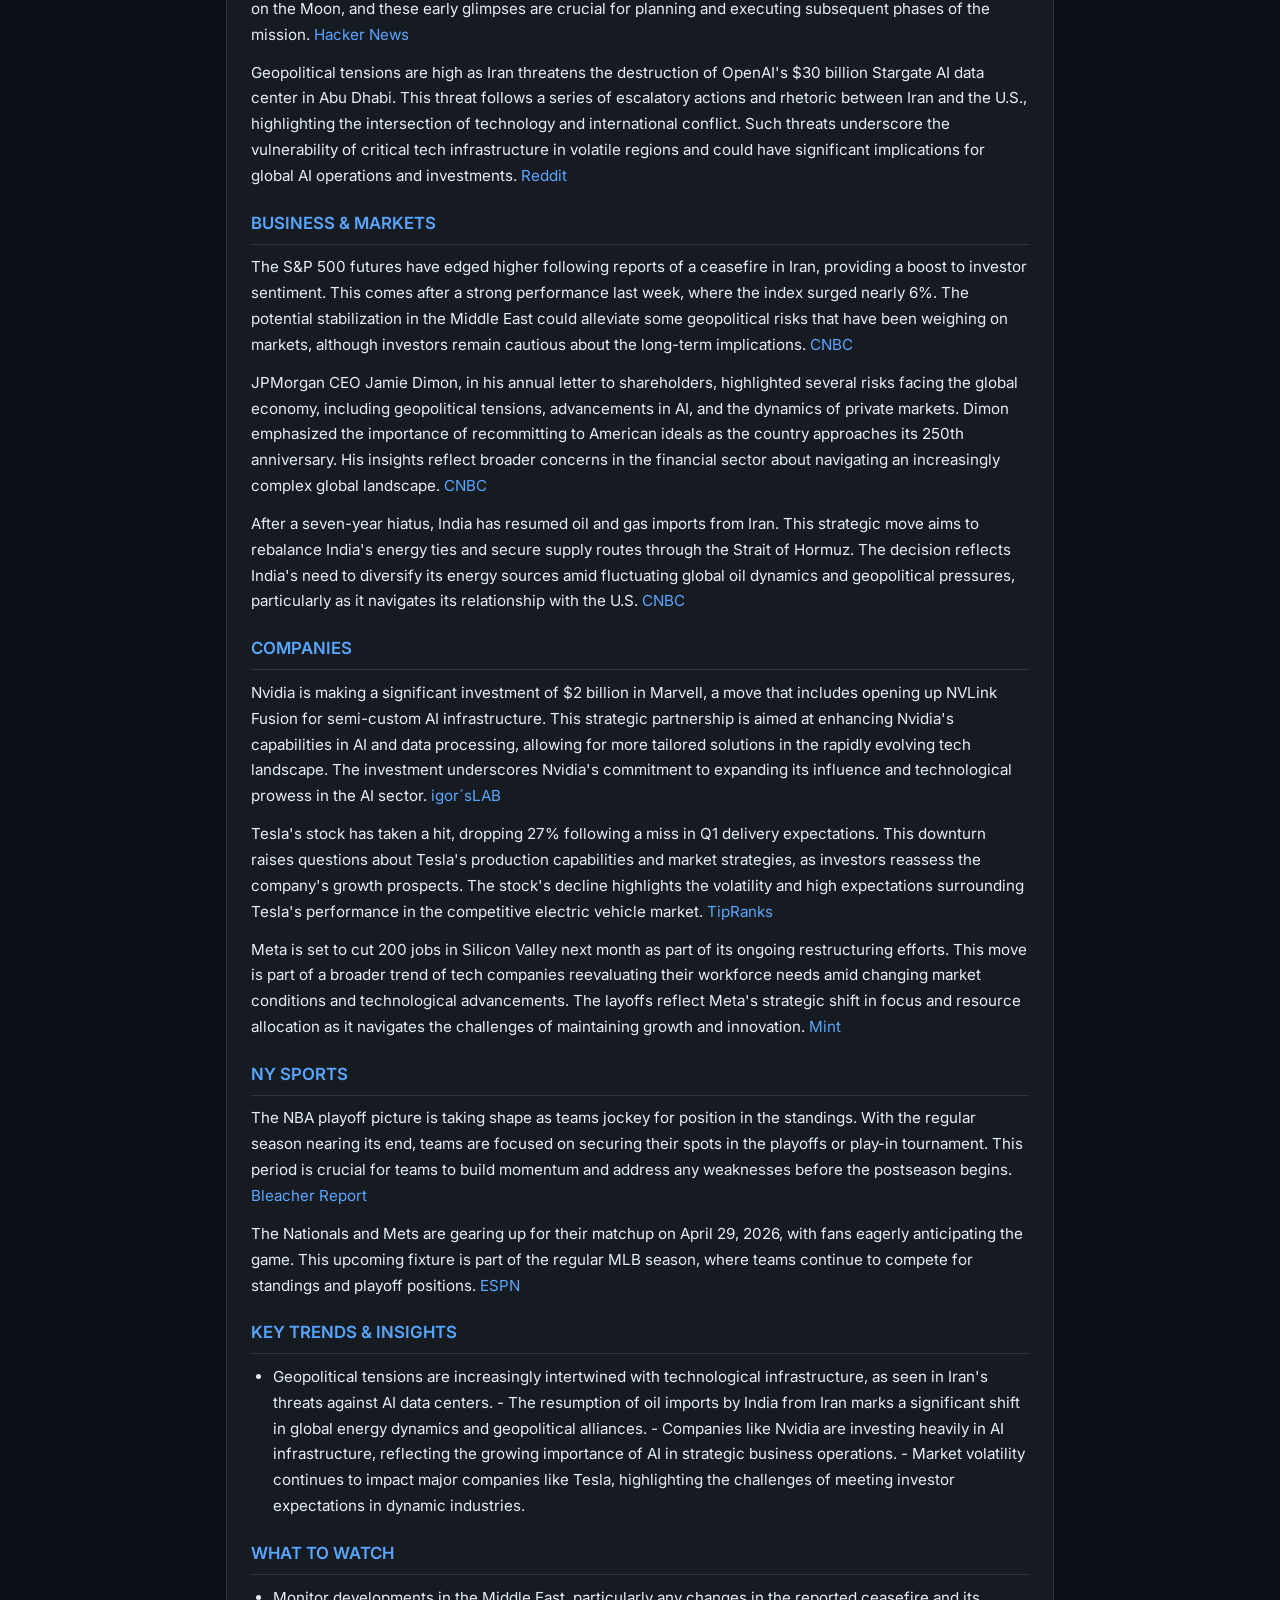
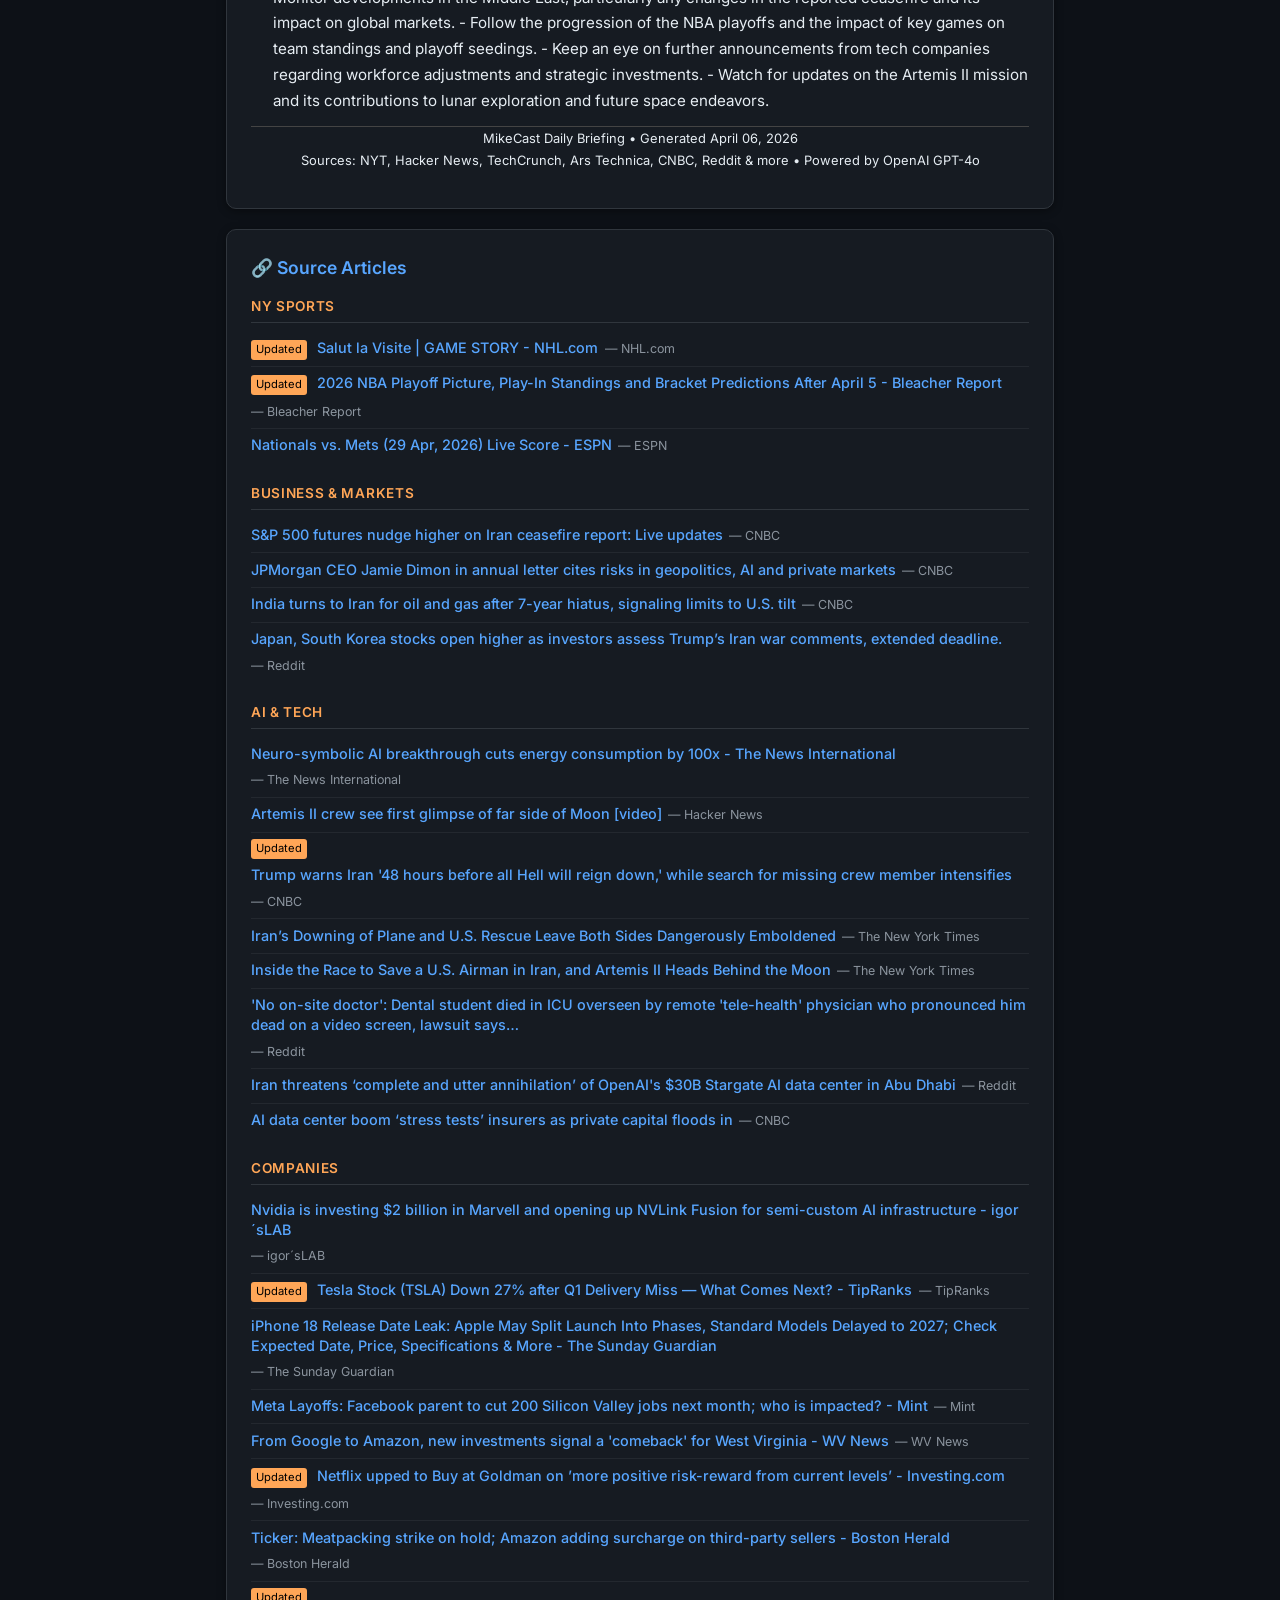
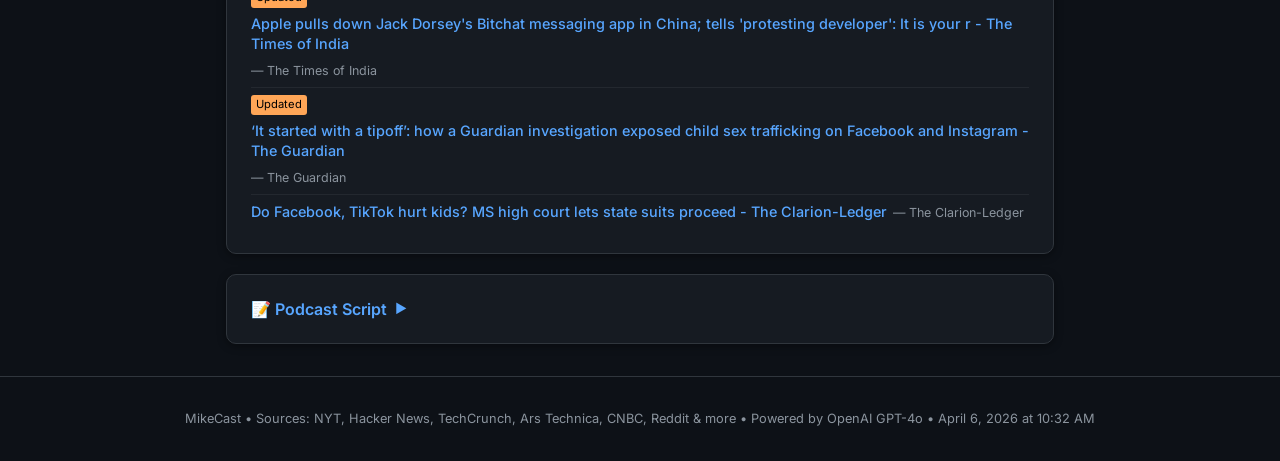
==== commit 6c81bfea: "Fix X follow handle to @mikecastai Co-Authored-By: Claude Opus 4.8 (1M context) <noreply@anthropic.c" ====
--- a/index.html
+++ b/index.html
@@ -47,7 +47,7 @@
 
       <!-- Social follow -->
       <div class="social-follow">
-        <a class="social-link" href="https://x.com/mikecast" target="_blank" rel="noopener" aria-label="Follow MikeCast on X">
+        <a class="social-link" href="https://x.com/mikecastai" target="_blank" rel="noopener" aria-label="Follow MikeCast on X">
           <svg viewBox="0 0 24 24" width="18" height="18" aria-hidden="true" fill="currentColor">
             <path d="M18.244 2.25h3.308l-7.227 8.26 8.502 11.24h-6.66l-5.214-6.817L4.99 21.75H1.68l7.73-8.835L1.254 2.25H8.08l4.713 6.231 5.45-6.231Zm-1.161 17.52h1.833L7.084 4.126H5.117L17.083 19.77Z"/>
           </svg>
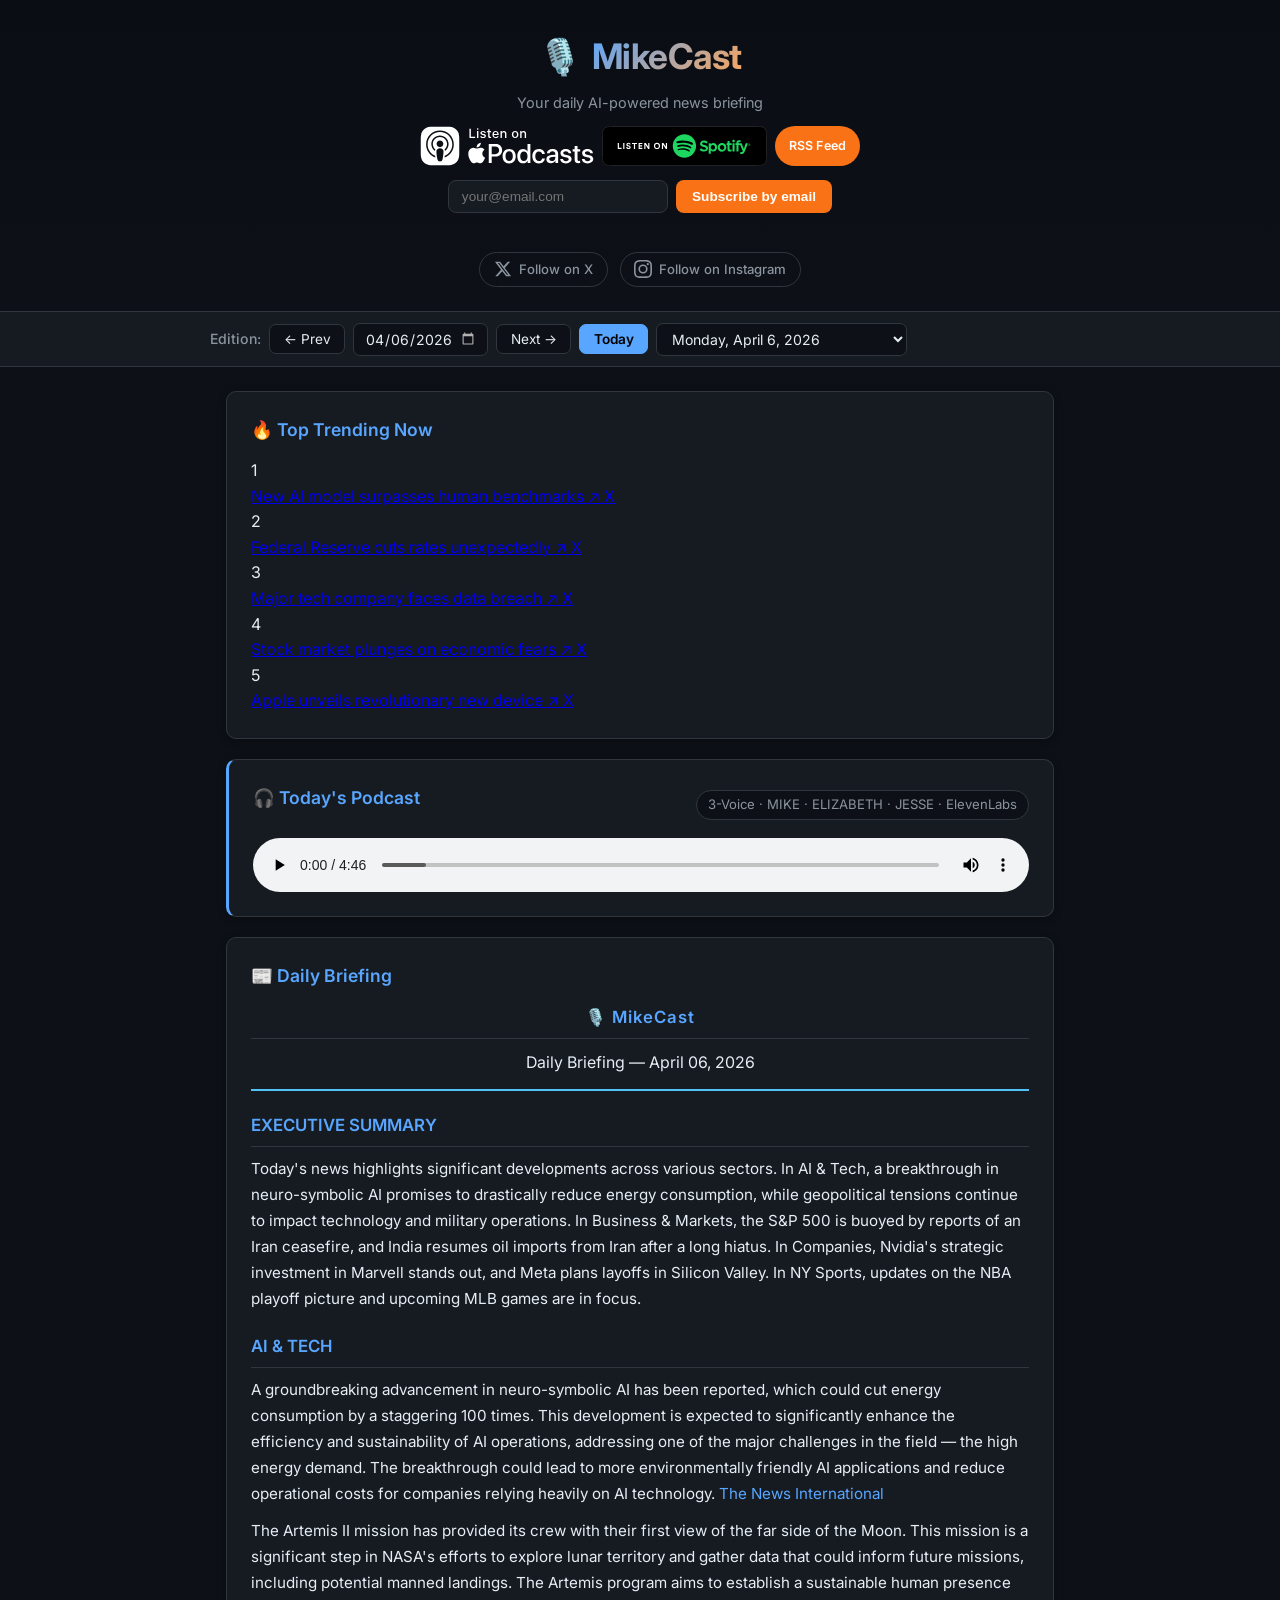
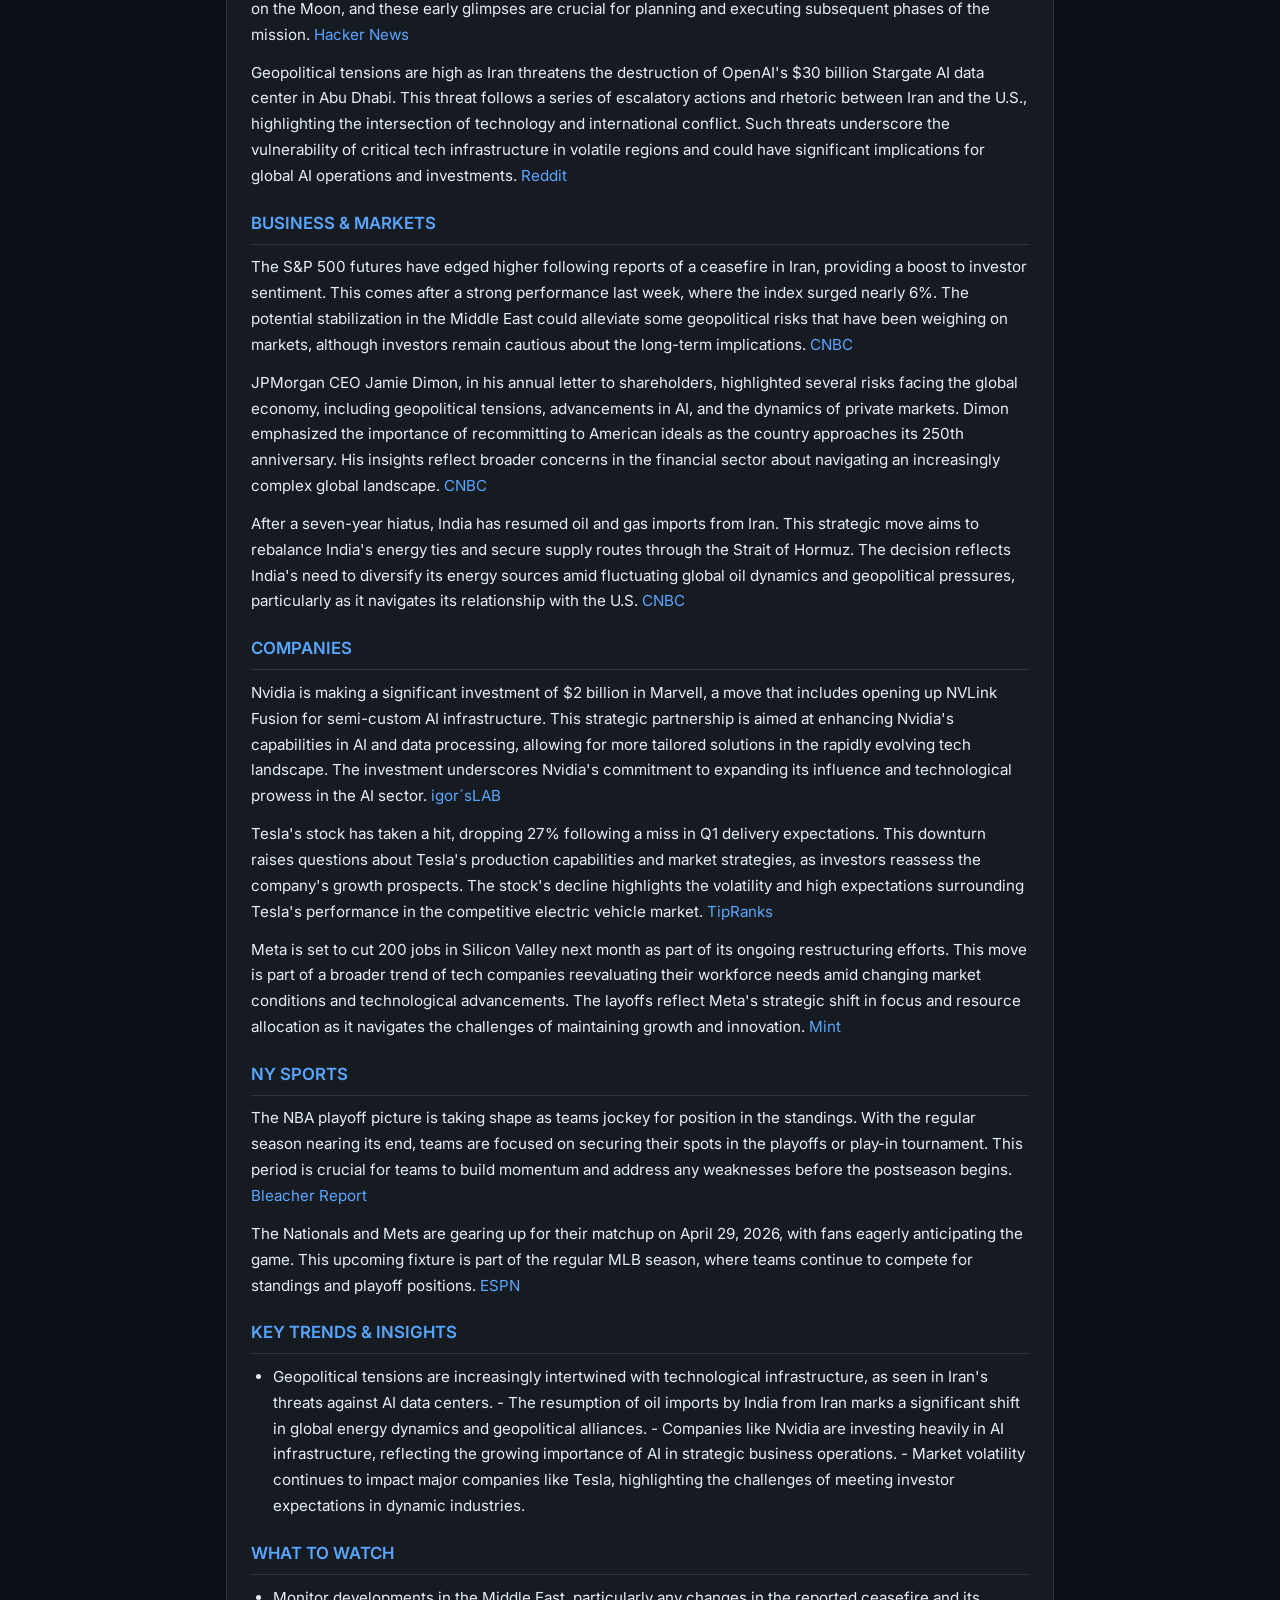
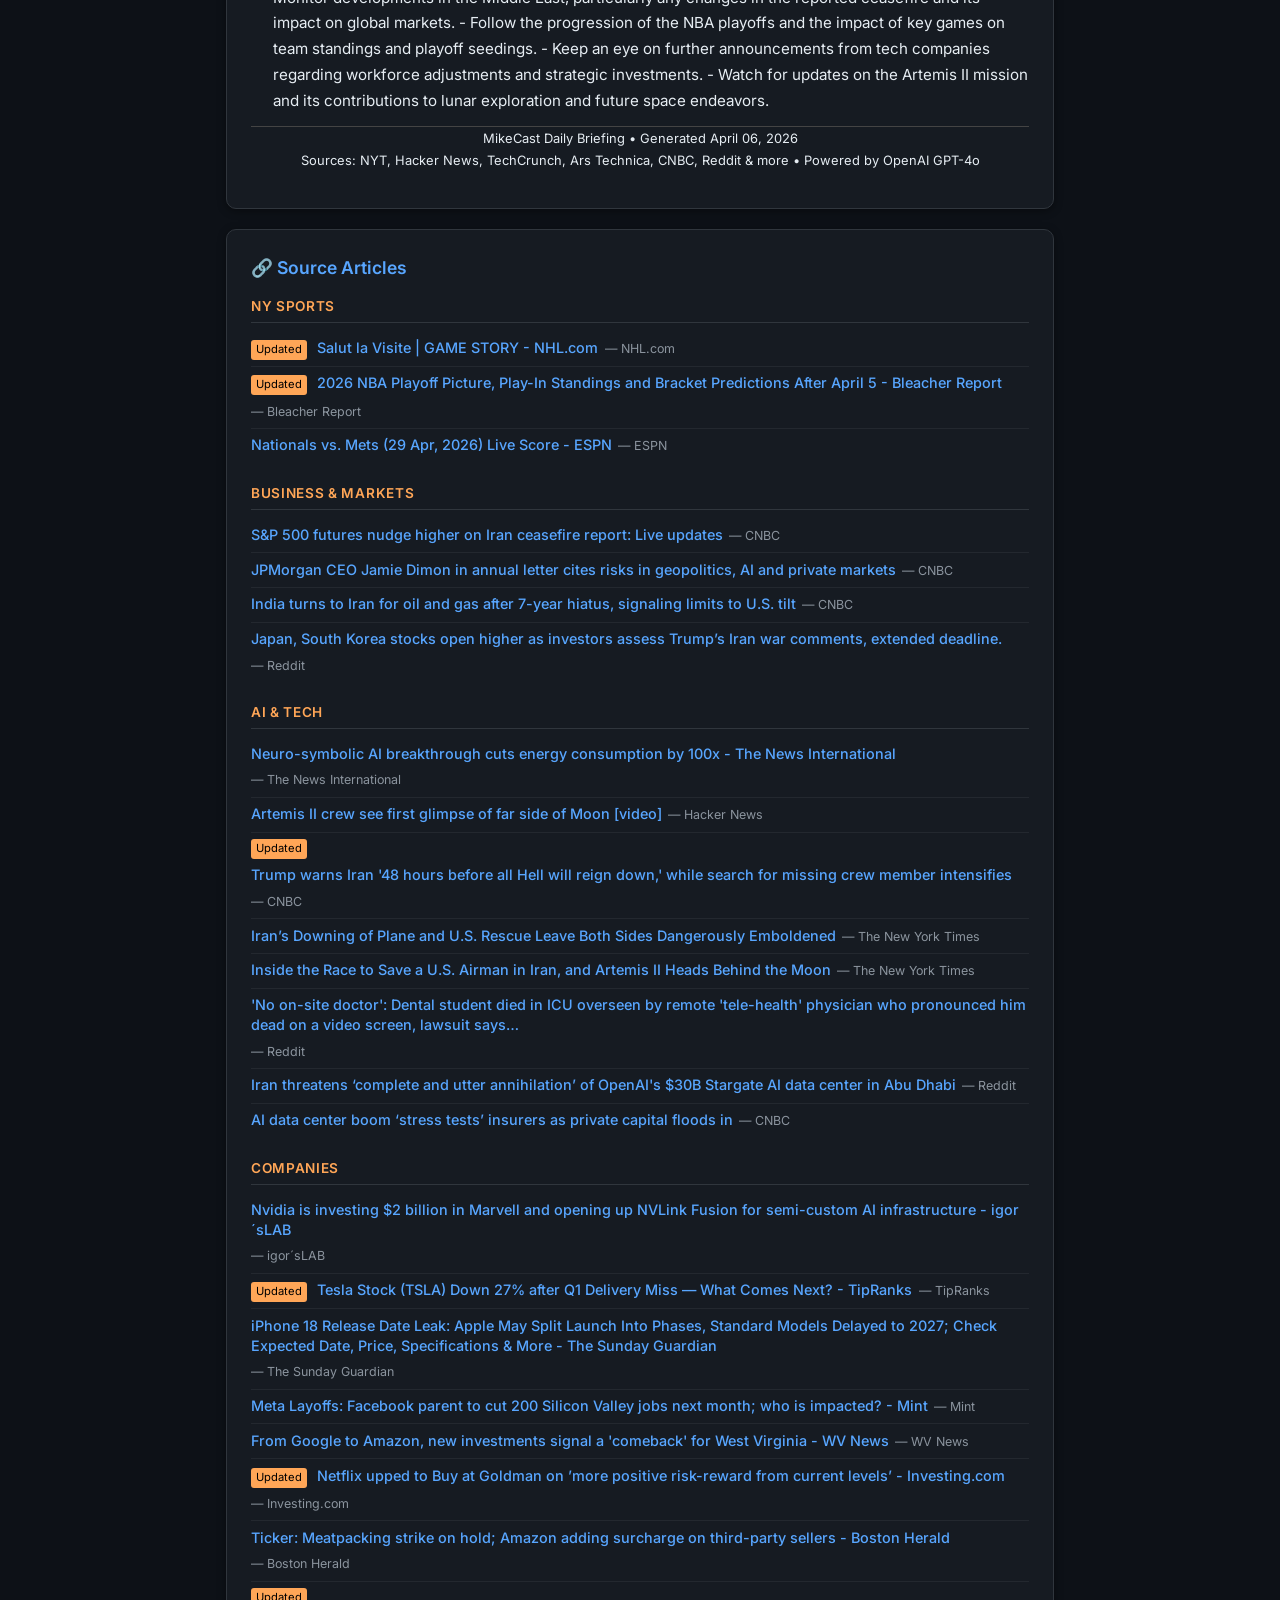
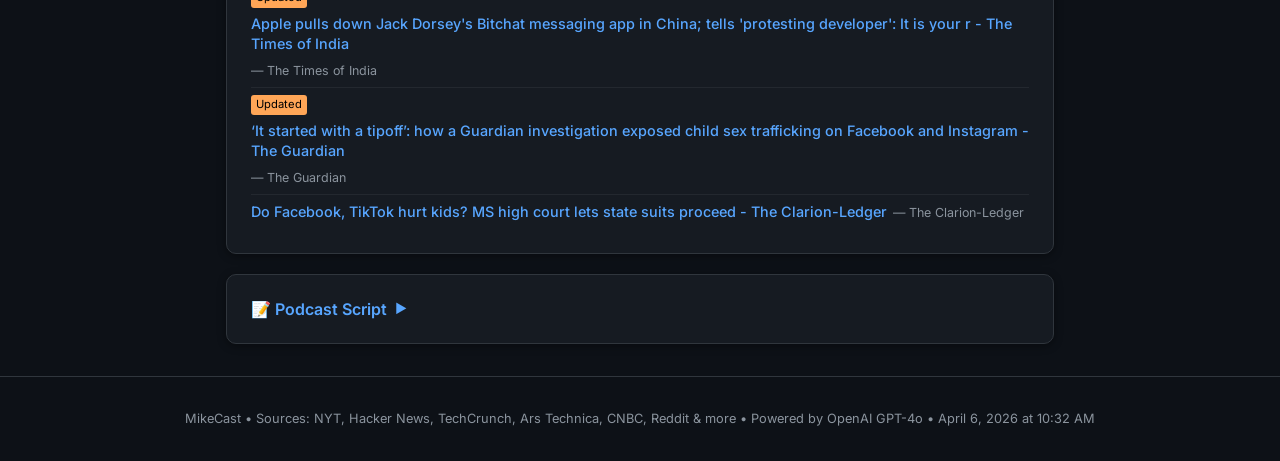
==== commit 86605dca: "Fix Resend broadcast send() call + set IG follow handle - resend.Broadcasts.send() takes a dict and " ====
--- a/index.html
+++ b/index.html
@@ -53,7 +53,7 @@
           </svg>
           <span>Follow on X</span>
         </a>
-        <a class="social-link" href="https://www.instagram.com/mikecast/" target="_blank" rel="noopener" aria-label="Follow MikeCast on Instagram">
+        <a class="social-link" href="https://www.instagram.com/mikecastai/" target="_blank" rel="noopener" aria-label="Follow MikeCast on Instagram">
           <svg viewBox="0 0 24 24" width="18" height="18" aria-hidden="true" fill="currentColor">
             <path d="M12 2.163c3.204 0 3.584.012 4.85.07 3.252.148 4.771 1.691 4.919 4.919.058 1.265.069 1.645.069 4.849 0 3.205-.012 3.584-.069 4.849-.149 3.225-1.664 4.771-4.919 4.919-1.266.058-1.644.07-4.85.07-3.204 0-3.584-.012-4.849-.07-3.26-.149-4.771-1.699-4.919-4.92-.058-1.265-.07-1.644-.07-4.849 0-3.204.013-3.583.07-4.849.149-3.227 1.664-4.771 4.919-4.919 1.266-.057 1.645-.069 4.849-.069ZM12 0C8.741 0 8.332.014 7.052.072 2.695.272.273 2.69.073 7.052.014 8.333 0 8.741 0 12c0 3.259.014 3.668.072 4.948.2 4.358 2.618 6.78 6.98 6.98C8.333 23.986 8.741 24 12 24c3.259 0 3.668-.014 4.948-.072 4.354-.2 6.782-2.618 6.979-6.98.059-1.28.073-1.689.073-4.948 0-3.259-.014-3.667-.072-4.947-.196-4.354-2.617-6.78-6.979-6.98C15.668.014 15.259 0 12 0Zm0 5.838a6.162 6.162 0 1 0 0 12.324 6.162 6.162 0 0 0 0-12.324ZM12 16a4 4 0 1 1 0-8 4 4 0 0 1 0 8Zm6.406-11.845a1.44 1.44 0 1 0 0 2.881 1.44 1.44 0 0 0 0-2.881Z"/>
           </svg>
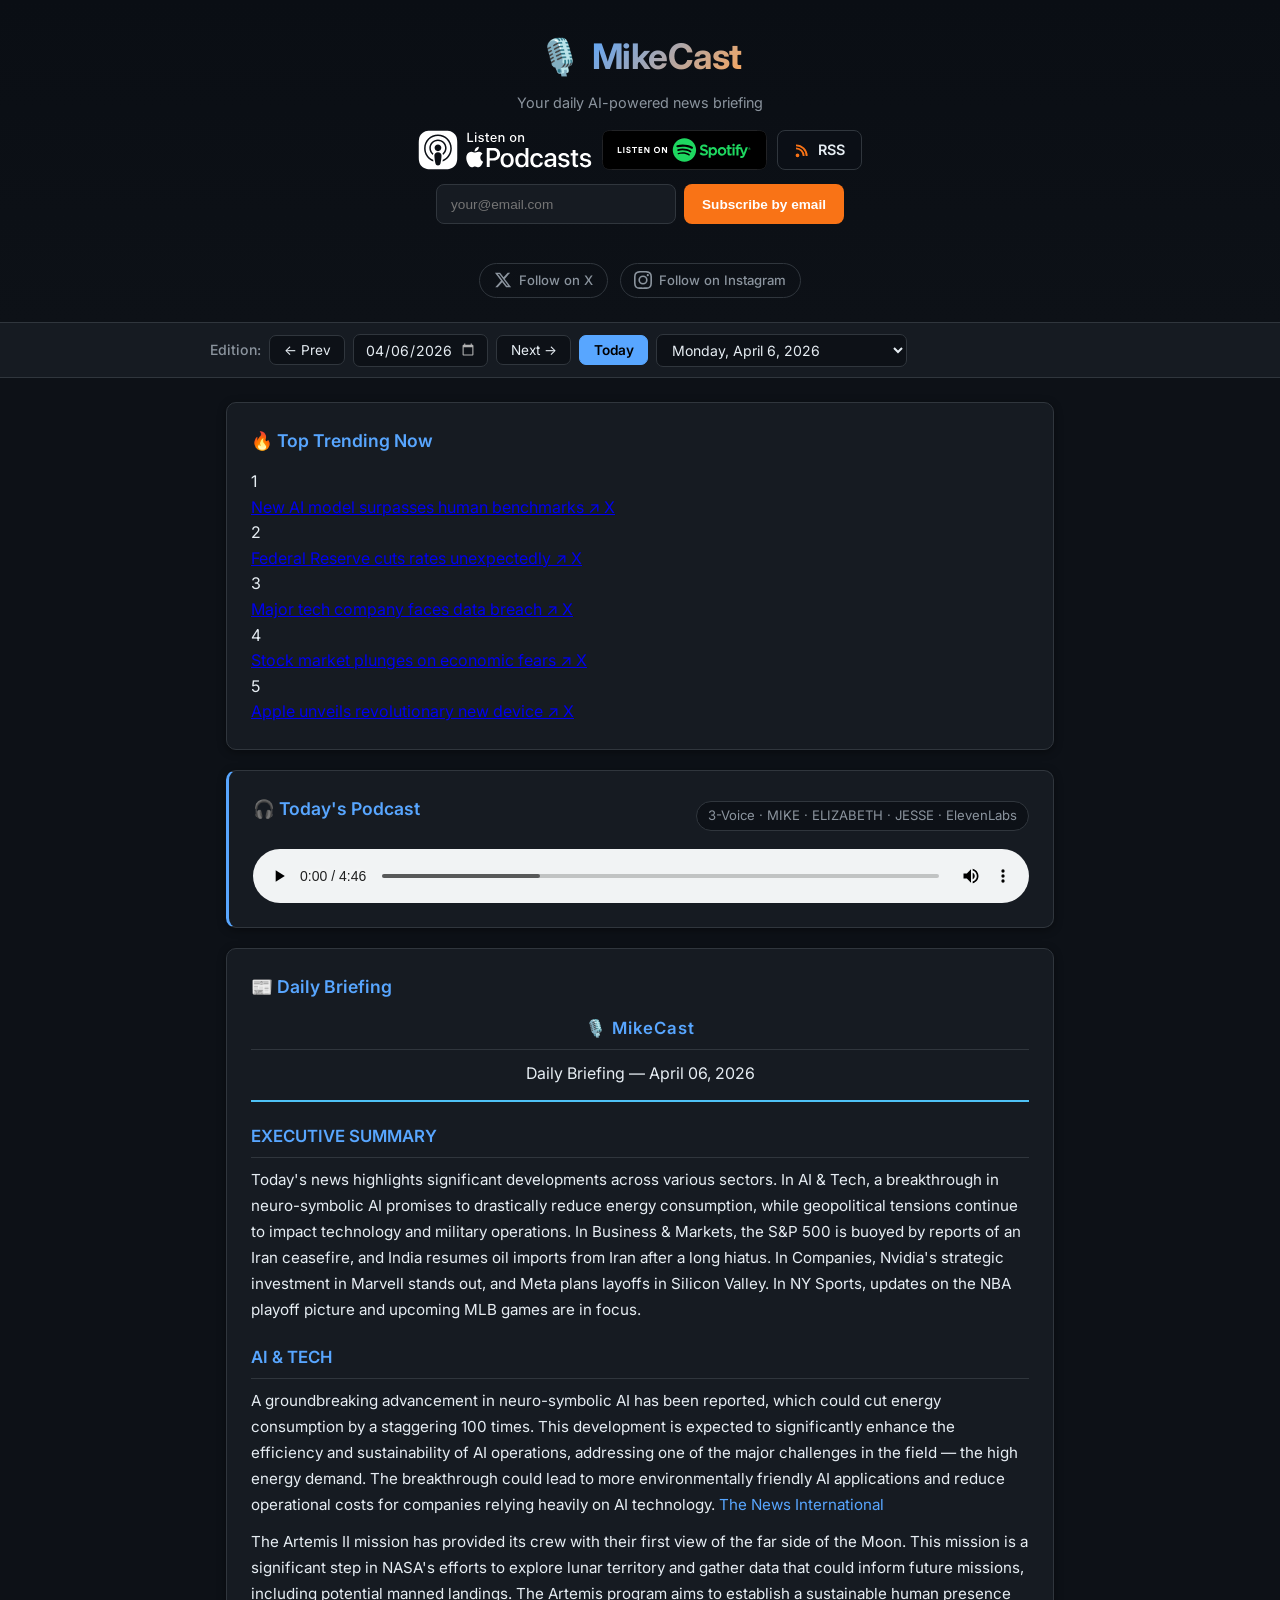
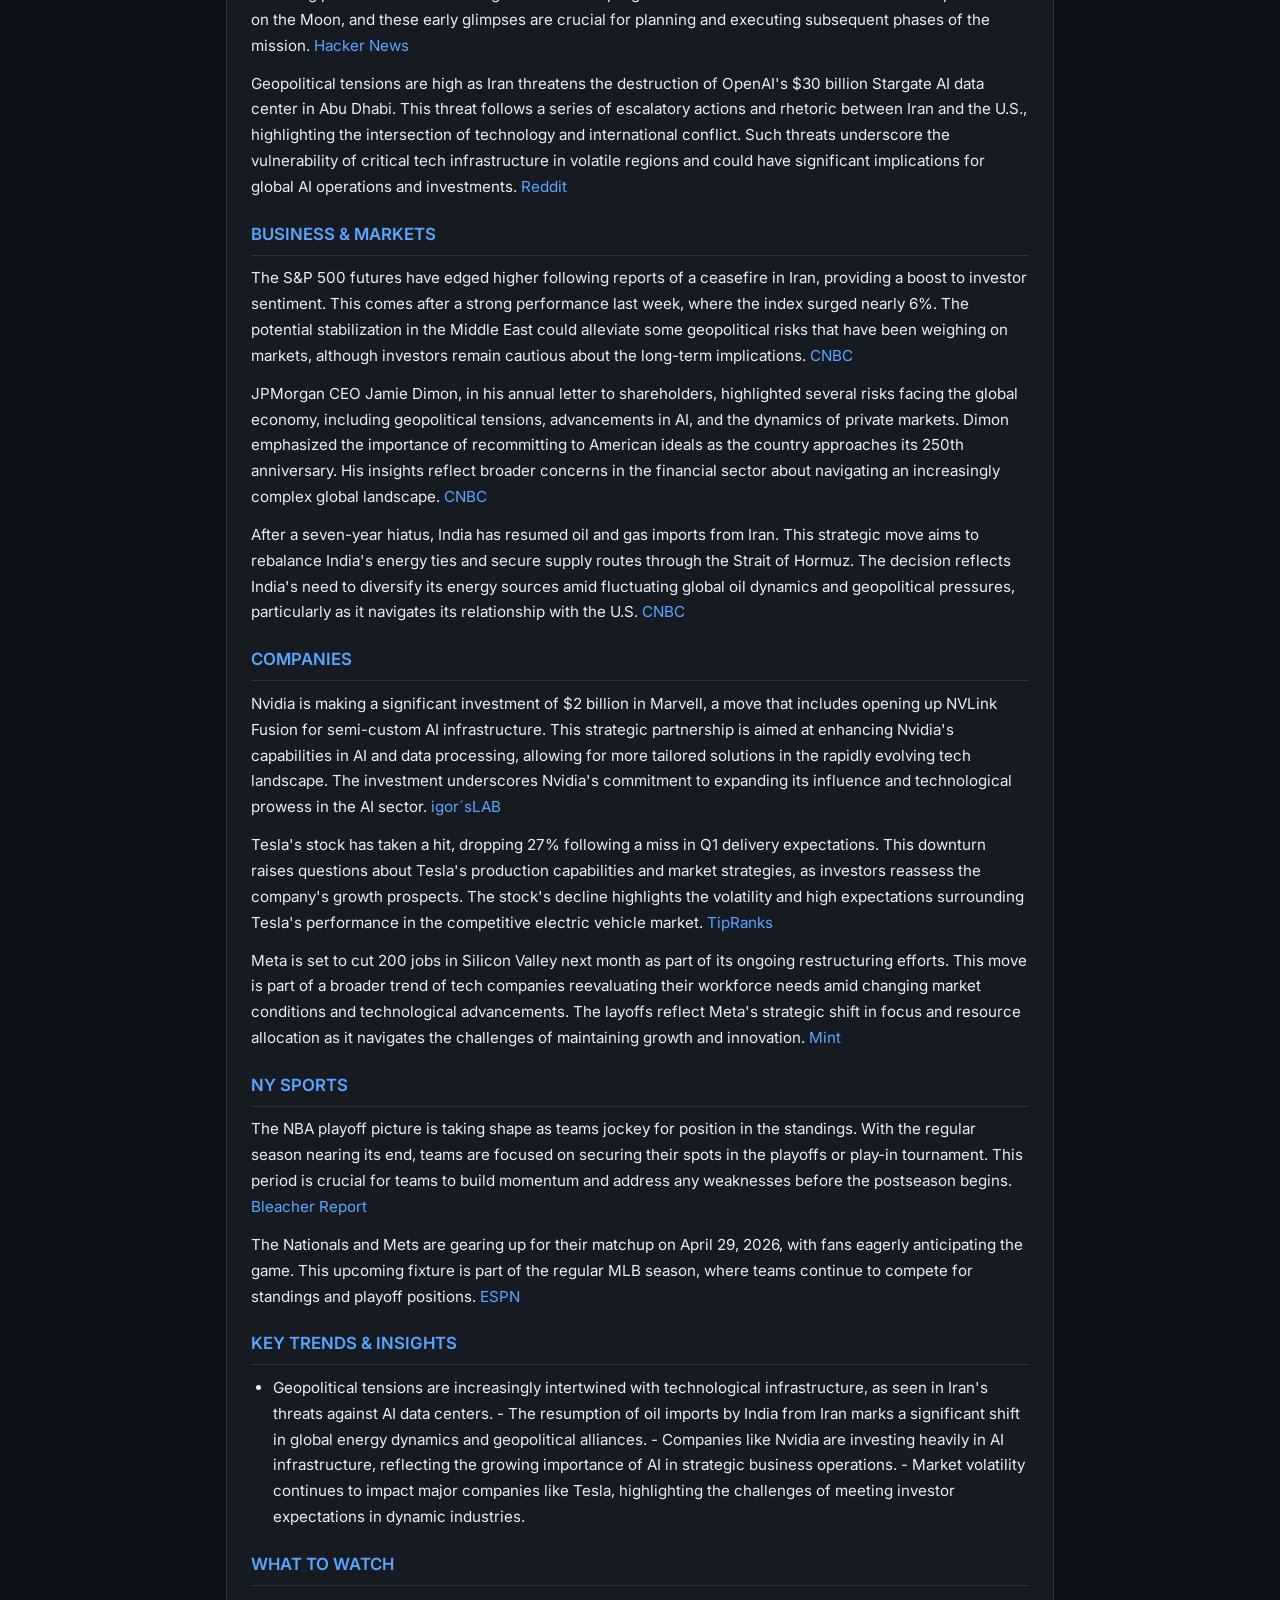
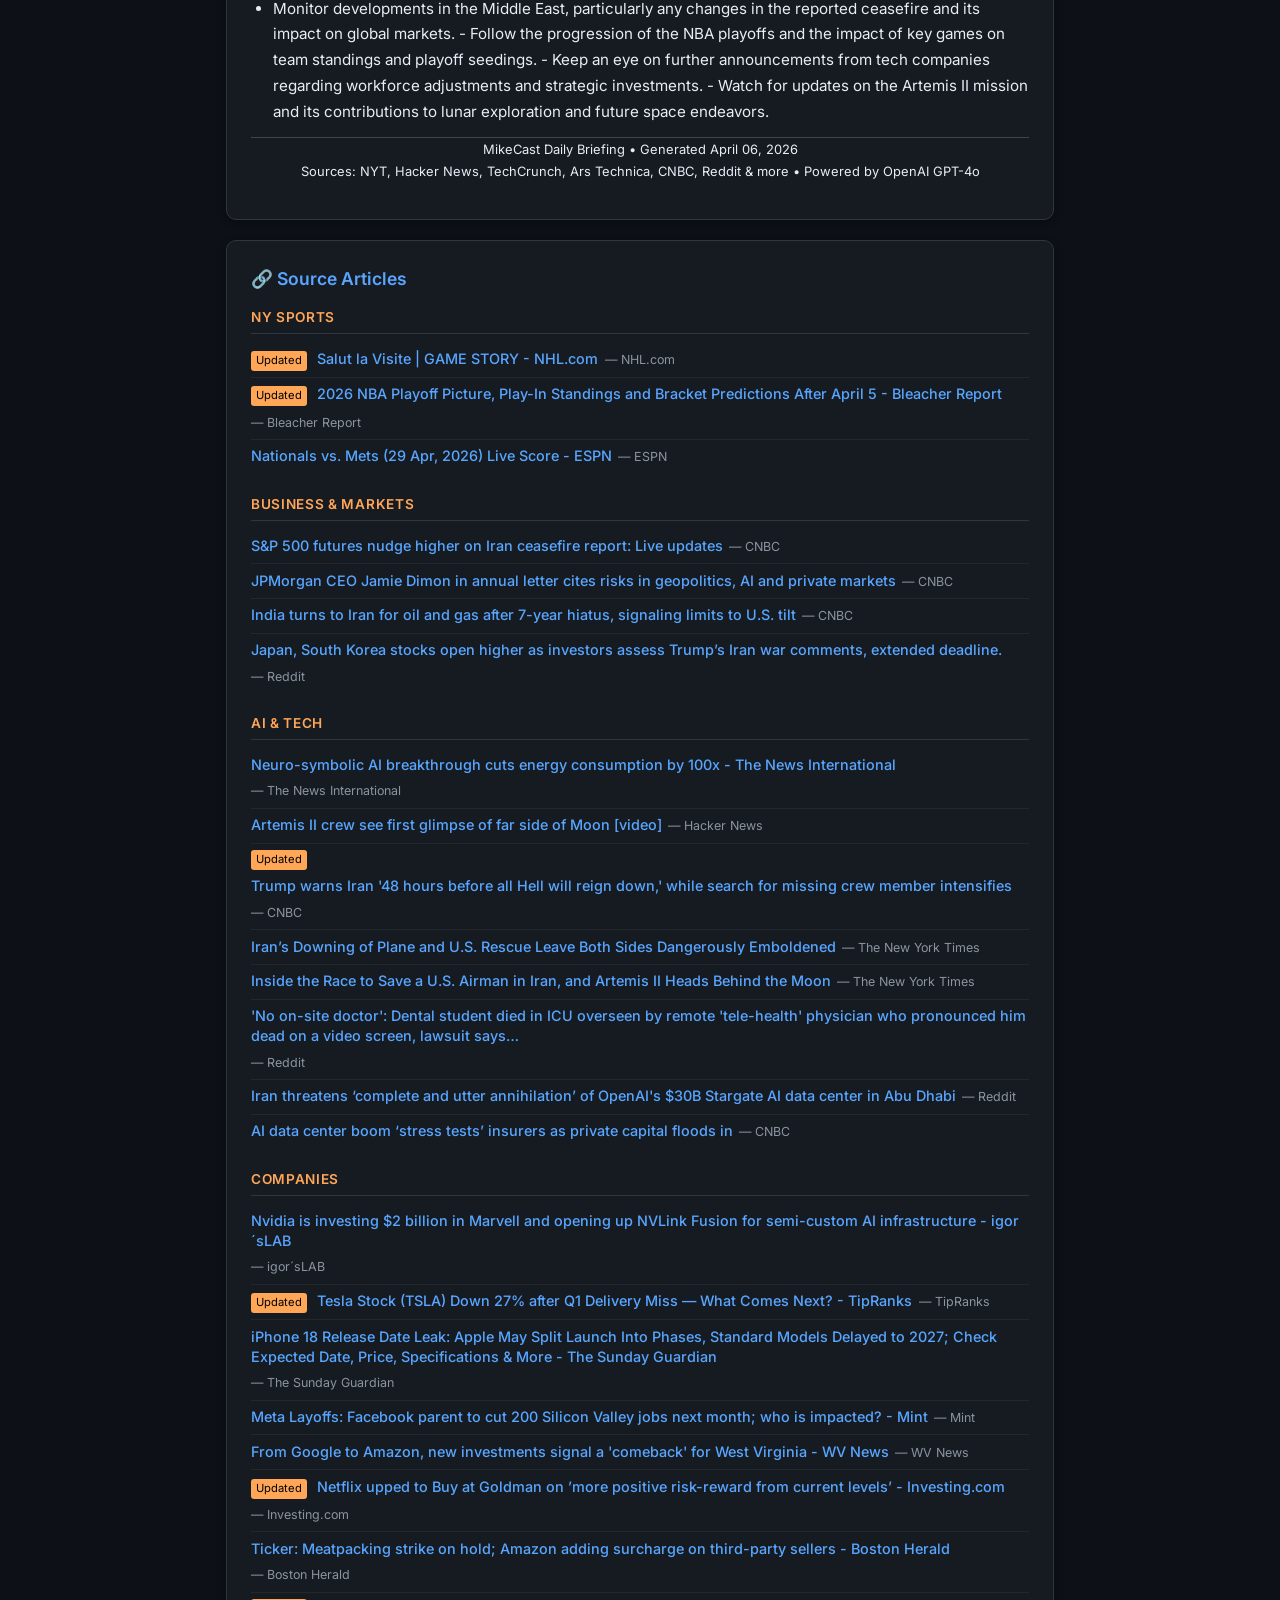
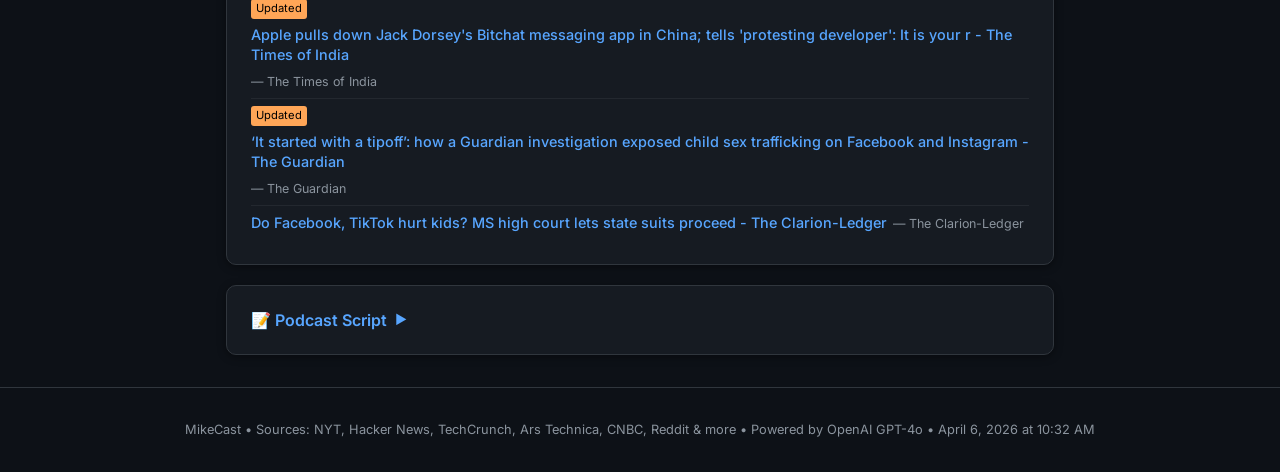
==== commit 8f15a13f: "Header UX: consistent 40px listen-badge trio + aligned signup row Apple/Spotify/RSS now share height" ====
--- a/index.html
+++ b/index.html
@@ -23,18 +23,20 @@
       </div>
       <p class="brand-tagline">Your daily AI-powered news briefing</p>
       <div class="subscribe-buttons">
-        <a href="https://podcasts.apple.com/us/podcast/mikecast-daily-briefing/id1882539449"
-           target="_blank" rel="noopener" style="display:inline-flex;align-items:center;">
-          <img src="assets/badges/apple-badge.svg" alt="Listen on Apple Podcasts" height="40">
+        <a class="listen-badge" href="https://podcasts.apple.com/us/podcast/mikecast-daily-briefing/id1882539449"
+           target="_blank" rel="noopener" aria-label="Listen on Apple Podcasts">
+          <img src="assets/badges/apple-badge.svg" alt="Listen on Apple Podcasts">
         </a>
-        <a href="https://open.spotify.com/show/3SEexX9wC3nr4xStYK2jOv"
-           target="_blank" rel="noopener" style="display:inline-flex;align-items:center;">
-          <img src="assets/badges/spotify-badge.svg" alt="Listen on Spotify" height="40">
+        <a class="listen-badge" href="https://open.spotify.com/show/3SEexX9wC3nr4xStYK2jOv"
+           target="_blank" rel="noopener" aria-label="Listen on Spotify">
+          <img src="assets/badges/spotify-badge.svg" alt="Listen on Spotify">
         </a>
-        <a class="btn-subscribe btn-rss"
-           href="data/feed.xml"
-           target="_blank" rel="noopener">
-          RSS Feed
+        <a class="listen-badge listen-rss" href="data/feed.xml"
+           target="_blank" rel="noopener" aria-label="Subscribe via RSS">
+          <svg viewBox="0 0 24 24" width="18" height="18" fill="currentColor" aria-hidden="true">
+            <path d="M4 4.5A15.5 15.5 0 0 1 19.5 20H17A13 13 0 0 0 4 7V4.5Zm0 4A11.5 11.5 0 0 1 15.5 20H13A9 9 0 0 0 4 11V8.5ZM6 16.5A2.5 2.5 0 1 1 3.5 19 2.5 2.5 0 0 1 6 16.5Z"/>
+          </svg>
+          <span>RSS</span>
         </a>
       </div>
 
--- a/style.css
+++ b/style.css
@@ -275,13 +275,42 @@
 }
 .social-link svg { display: block; }
 
+/* Listen row — Apple / Spotify / RSS as one consistent 40px badge trio */
 .subscribe-buttons {
   display: flex;
-  gap: .5rem;
+  gap: .6rem;
   flex-wrap: wrap;
   justify-content: center;
-  margin-top: .75rem;
-}
+  align-items: center;
+  margin-top: 1rem;
+}
+.listen-badge {
+  height: 40px;
+  display: inline-flex;
+  align-items: center;
+  text-decoration: none;
+  border-radius: 8px;
+  transition: transform .15s ease, box-shadow .15s ease, border-color .15s ease;
+}
+.listen-badge img {
+  height: 40px;
+  display: block;
+  border-radius: 8px;
+}
+.listen-badge:hover { transform: translateY(-1px); }
+/* RSS styled as a peer badge: dark chip, orange glyph, same height/radius */
+.listen-rss {
+  gap: .45rem;
+  padding: 0 .95rem;
+  background: #0b0f16;
+  border: 1px solid var(--border);
+  color: var(--text-primary);
+  font-size: .9rem;
+  font-weight: 600;
+  letter-spacing: .01em;
+}
+.listen-rss svg { color: #f97316; flex-shrink: 0; }
+.listen-rss:hover { border-color: var(--accent); box-shadow: 0 2px 8px rgba(0,0,0,.35); }
 
 .btn-subscribe {
   display: inline-flex;
@@ -306,20 +335,23 @@
   margin-top: .9rem;
 }
 .email-signup input[type="email"] {
-  padding: .5rem .8rem;
+  height: 40px;
+  padding: 0 .85rem;
   border-radius: 8px;
   border: 1px solid var(--border);
   background: var(--bg-card);
   color: var(--text-primary);
   font-size: .85rem;
-  min-width: 220px;
+  min-width: 240px;
+  box-sizing: border-box;
 }
 .email-signup input[type="email"]:focus {
   border-color: var(--accent);
   outline: none;
 }
 .email-signup button {
-  padding: .5rem 1rem;
+  height: 40px;
+  padding: 0 1.1rem;
   border-radius: 8px;
   border: 0;
   background: #f97316;
@@ -328,6 +360,7 @@
   font-weight: 600;
   cursor: pointer;
   transition: opacity .15s;
+  box-sizing: border-box;
 }
 .email-signup button:hover { opacity: .85; }
 .email-signup button:disabled { opacity: .5; cursor: default; }
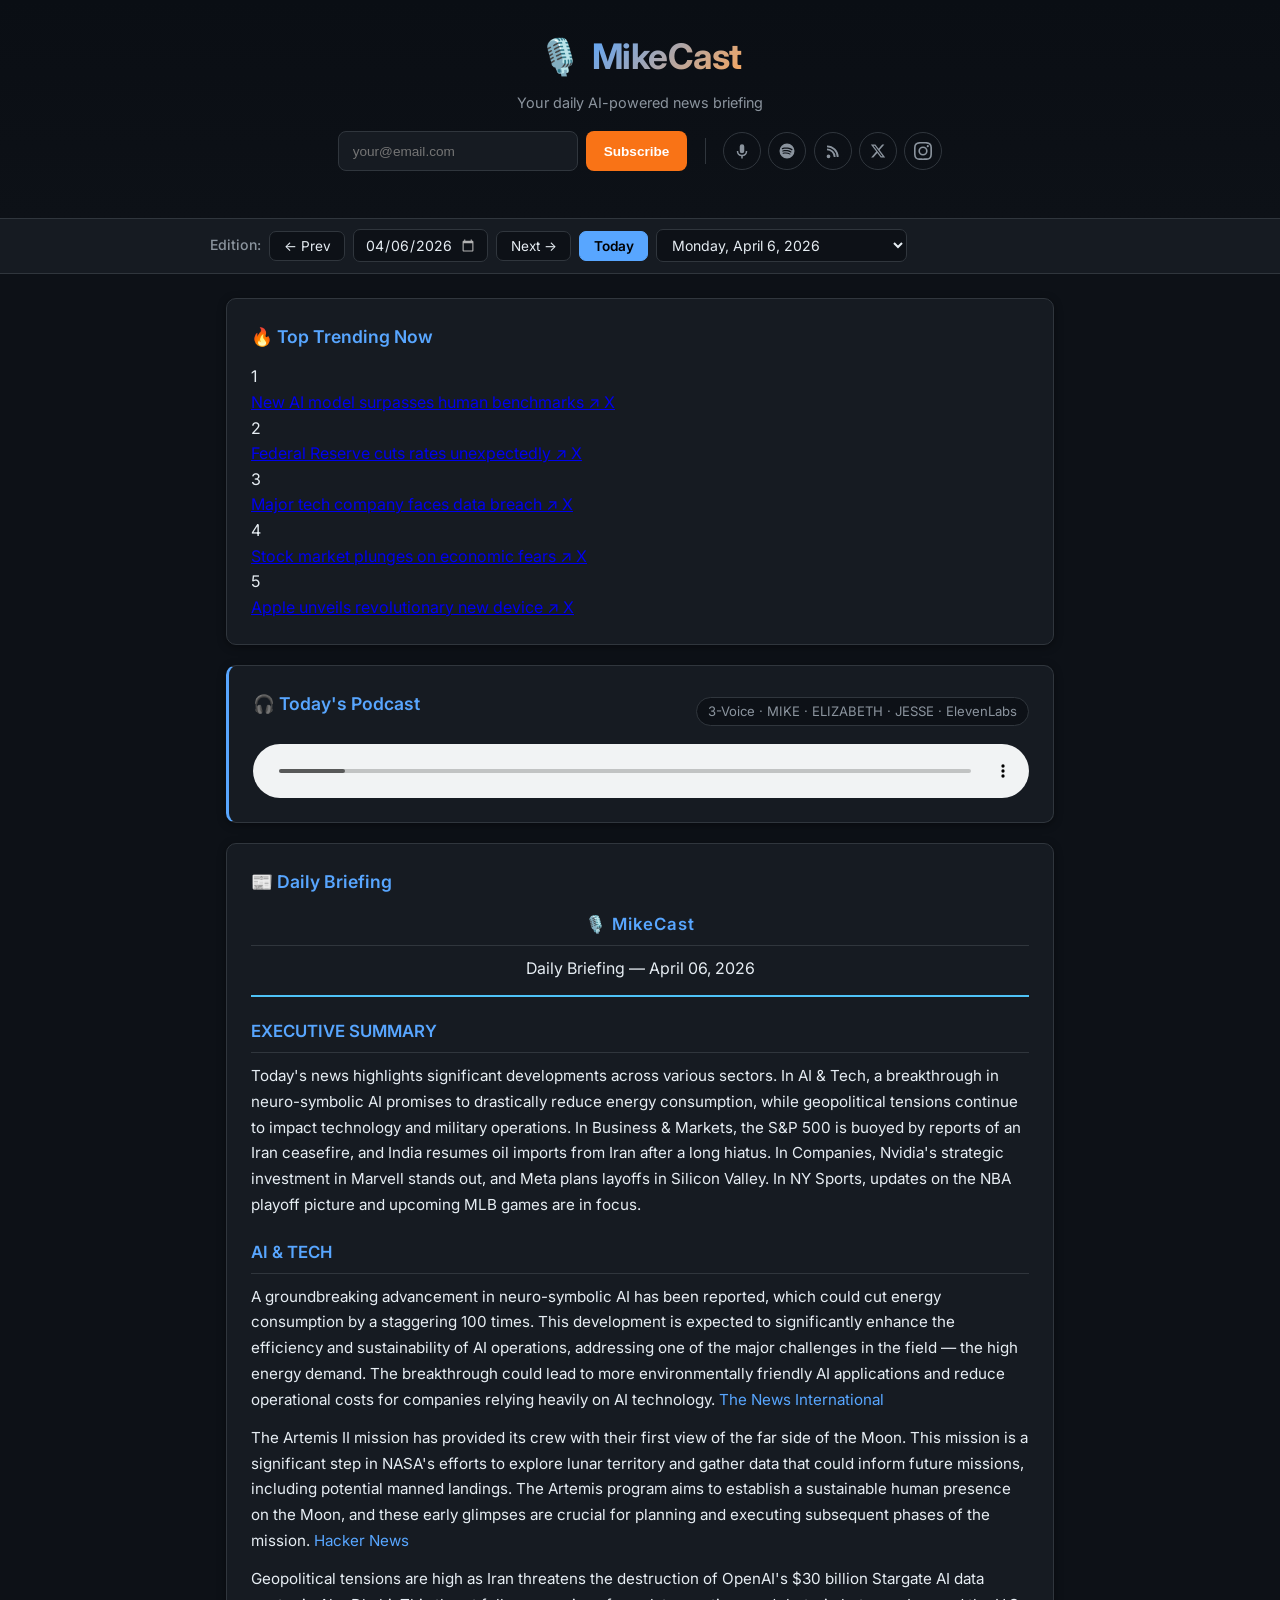
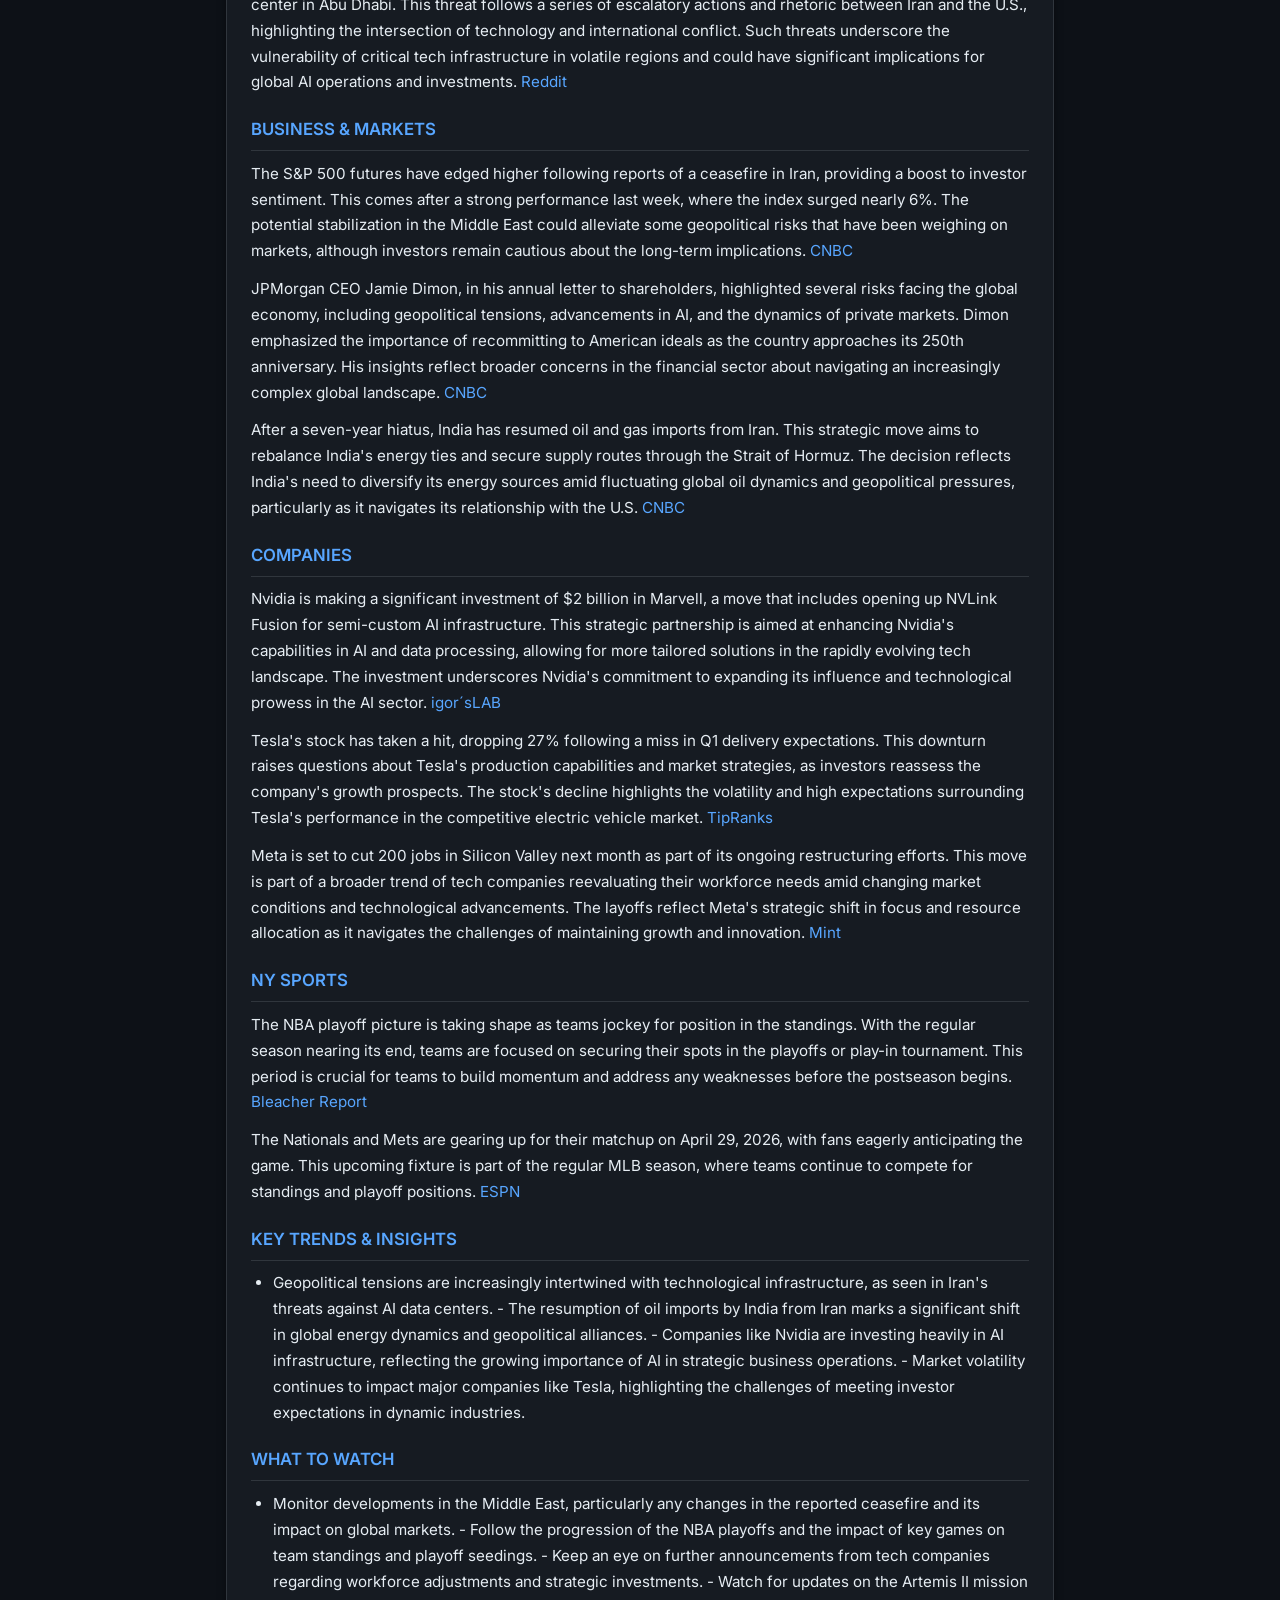
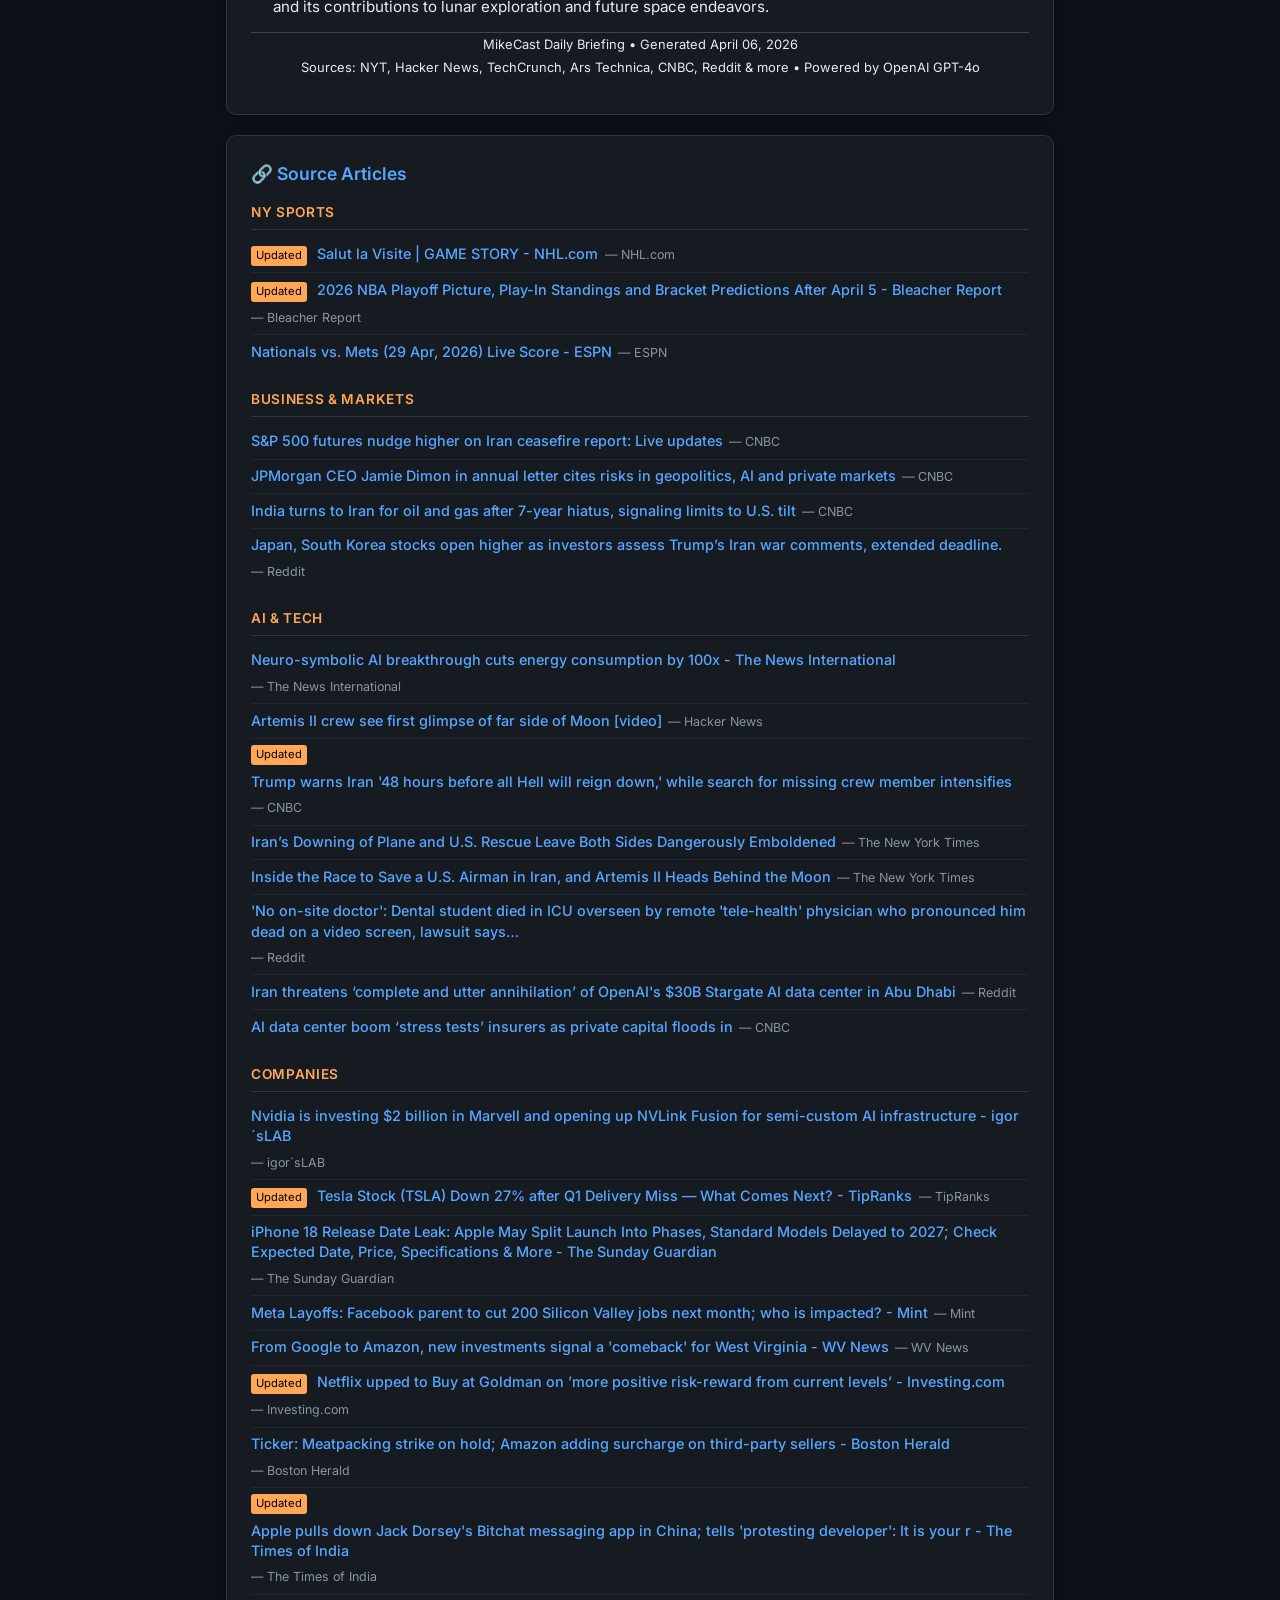
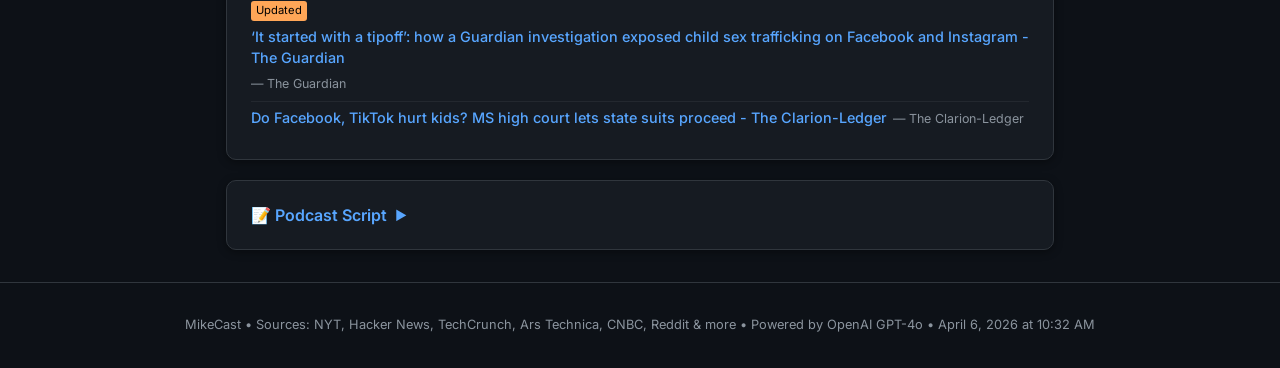
==== commit 49b8620b: "Header: collapse subscribe/follow into one compact row Replace the three stacked rows (listen badges" ====
--- a/index.html
+++ b/index.html
@@ -22,46 +22,49 @@
         <h1 class="brand-name">MikeCast</h1>
       </div>
       <p class="brand-tagline">Your daily AI-powered news briefing</p>
-      <div class="subscribe-buttons">
-        <a class="listen-badge" href="https://podcasts.apple.com/us/podcast/mikecast-daily-briefing/id1882539449"
-           target="_blank" rel="noopener" aria-label="Listen on Apple Podcasts">
-          <img src="assets/badges/apple-badge.svg" alt="Listen on Apple Podcasts">
-        </a>
-        <a class="listen-badge" href="https://open.spotify.com/show/3SEexX9wC3nr4xStYK2jOv"
-           target="_blank" rel="noopener" aria-label="Listen on Spotify">
-          <img src="assets/badges/spotify-badge.svg" alt="Listen on Spotify">
-        </a>
-        <a class="listen-badge listen-rss" href="data/feed.xml"
-           target="_blank" rel="noopener" aria-label="Subscribe via RSS">
-          <svg viewBox="0 0 24 24" width="18" height="18" fill="currentColor" aria-hidden="true">
-            <path d="M4 4.5A15.5 15.5 0 0 1 19.5 20H17A13 13 0 0 0 4 7V4.5Zm0 4A11.5 11.5 0 0 1 15.5 20H13A9 9 0 0 0 4 11V8.5ZM6 16.5A2.5 2.5 0 1 1 3.5 19 2.5 2.5 0 0 1 6 16.5Z"/>
-          </svg>
-          <span>RSS</span>
-        </a>
+      <!-- Subscribe bar: email signup (primary) + channel icons (secondary) -->
+      <div class="subscribe-bar">
+        <form class="email-signup" id="email-signup" novalidate>
+          <input type="email" name="email" placeholder="your@email.com" autocomplete="email" required>
+          <button type="submit">Subscribe</button>
+        </form>
+
+        <span class="bar-divider" aria-hidden="true"></span>
+
+        <nav class="channels" aria-label="Listen and follow">
+          <a class="channel ch-apple" href="https://podcasts.apple.com/us/podcast/mikecast-daily-briefing/id1882539449"
+             target="_blank" rel="noopener" title="Listen on Apple Podcasts" aria-label="Listen on Apple Podcasts">
+            <svg viewBox="0 0 24 24" width="18" height="18" fill="currentColor" aria-hidden="true">
+              <path d="M12 15a3 3 0 0 0 3-3V6a3 3 0 1 0-6 0v6a3 3 0 0 0 3 3Zm5-3a5 5 0 0 1-10 0H5a7 7 0 0 0 6 6.93V22h2v-3.07A7 7 0 0 0 19 12h-2Z"/>
+            </svg>
+          </a>
+          <a class="channel ch-spotify" href="https://open.spotify.com/show/3SEexX9wC3nr4xStYK2jOv"
+             target="_blank" rel="noopener" title="Listen on Spotify" aria-label="Listen on Spotify">
+            <svg viewBox="0 0 24 24" width="18" height="18" fill="currentColor" aria-hidden="true">
+              <path d="M12 2a10 10 0 1 0 0 20 10 10 0 0 0 0-20Zm4.586 14.424a.623.623 0 0 1-.857.207c-2.348-1.435-5.304-1.76-8.785-.964a.623.623 0 1 1-.277-1.215c3.809-.87 7.077-.496 9.712 1.115a.623.623 0 0 1 .207.857Zm1.223-2.722a.78.78 0 0 1-1.072.257c-2.687-1.652-6.785-2.131-9.965-1.166a.78.78 0 1 1-.452-1.492c3.632-1.102 8.147-.568 11.232 1.329a.78.78 0 0 1 .257 1.072Zm.105-2.835c-3.223-1.914-8.54-2.09-11.618-1.156a.935.935 0 1 1-.542-1.79c3.532-1.072 9.404-.865 13.115 1.337a.936.936 0 0 1-.955 1.61Z"/>
+            </svg>
+          </a>
+          <a class="channel ch-rss" href="data/feed.xml"
+             target="_blank" rel="noopener" title="Subscribe via RSS" aria-label="Subscribe via RSS">
+            <svg viewBox="0 0 24 24" width="18" height="18" fill="currentColor" aria-hidden="true">
+              <path d="M4 4.5A15.5 15.5 0 0 1 19.5 20H17A13 13 0 0 0 4 7V4.5Zm0 4A11.5 11.5 0 0 1 15.5 20H13A9 9 0 0 0 4 11V8.5ZM6 16.5A2.5 2.5 0 1 1 3.5 19 2.5 2.5 0 0 1 6 16.5Z"/>
+            </svg>
+          </a>
+          <a class="channel ch-x" href="https://x.com/mikecastai"
+             target="_blank" rel="noopener" title="Follow on X" aria-label="Follow MikeCast on X">
+            <svg viewBox="0 0 24 24" width="16" height="16" fill="currentColor" aria-hidden="true">
+              <path d="M18.244 2.25h3.308l-7.227 8.26 8.502 11.24h-6.66l-5.214-6.817L4.99 21.75H1.68l7.73-8.835L1.254 2.25H8.08l4.713 6.231 5.45-6.231Zm-1.161 17.52h1.833L7.084 4.126H5.117L17.083 19.77Z"/>
+            </svg>
+          </a>
+          <a class="channel ch-ig" href="https://www.instagram.com/mikecastai/"
+             target="_blank" rel="noopener" title="Follow on Instagram" aria-label="Follow MikeCast on Instagram">
+            <svg viewBox="0 0 24 24" width="18" height="18" fill="currentColor" aria-hidden="true">
+              <path d="M12 2.163c3.204 0 3.584.012 4.85.07 3.252.148 4.771 1.691 4.919 4.919.058 1.265.069 1.645.069 4.849 0 3.205-.012 3.584-.069 4.849-.149 3.225-1.664 4.771-4.919 4.919-1.266.058-1.644.07-4.85.07-3.204 0-3.584-.012-4.849-.07-3.26-.149-4.771-1.699-4.919-4.92-.058-1.265-.07-1.644-.07-4.849 0-3.204.013-3.583.07-4.849.149-3.227 1.664-4.771 4.919-4.919 1.266-.057 1.645-.069 4.849-.069ZM12 0C8.741 0 8.332.014 7.052.072 2.695.272.273 2.69.073 7.052.014 8.333 0 8.741 0 12c0 3.259.014 3.668.072 4.948.2 4.358 2.618 6.78 6.98 6.98C8.333 23.986 8.741 24 12 24c3.259 0 3.668-.014 4.948-.072 4.354-.2 6.782-2.618 6.979-6.98.059-1.28.073-1.689.073-4.948 0-3.259-.014-3.667-.072-4.947-.196-4.354-2.617-6.78-6.979-6.98C15.668.014 15.259 0 12 0Zm0 5.838a6.162 6.162 0 1 0 0 12.324 6.162 6.162 0 0 0 0-12.324ZM12 16a4 4 0 1 1 0-8 4 4 0 0 1 0 8Zm6.406-11.845a1.44 1.44 0 1 0 0 2.881 1.44 1.44 0 0 0 0-2.881Z"/>
+            </svg>
+          </a>
+        </nav>
       </div>
-
-      <!-- Email newsletter signup -->
-      <form class="email-signup" id="email-signup" novalidate>
-        <input type="email" name="email" placeholder="your@email.com" autocomplete="email" required>
-        <button type="submit">Subscribe by email</button>
-      </form>
       <p class="signup-status" id="signup-status" aria-live="polite"></p>
-
-      <!-- Social follow -->
-      <div class="social-follow">
-        <a class="social-link" href="https://x.com/mikecastai" target="_blank" rel="noopener" aria-label="Follow MikeCast on X">
-          <svg viewBox="0 0 24 24" width="18" height="18" aria-hidden="true" fill="currentColor">
-            <path d="M18.244 2.25h3.308l-7.227 8.26 8.502 11.24h-6.66l-5.214-6.817L4.99 21.75H1.68l7.73-8.835L1.254 2.25H8.08l4.713 6.231 5.45-6.231Zm-1.161 17.52h1.833L7.084 4.126H5.117L17.083 19.77Z"/>
-          </svg>
-          <span>Follow on X</span>
-        </a>
-        <a class="social-link" href="https://www.instagram.com/mikecastai/" target="_blank" rel="noopener" aria-label="Follow MikeCast on Instagram">
-          <svg viewBox="0 0 24 24" width="18" height="18" aria-hidden="true" fill="currentColor">
-            <path d="M12 2.163c3.204 0 3.584.012 4.85.07 3.252.148 4.771 1.691 4.919 4.919.058 1.265.069 1.645.069 4.849 0 3.205-.012 3.584-.069 4.849-.149 3.225-1.664 4.771-4.919 4.919-1.266.058-1.644.07-4.85.07-3.204 0-3.584-.012-4.849-.07-3.26-.149-4.771-1.699-4.919-4.92-.058-1.265-.07-1.644-.07-4.849 0-3.204.013-3.583.07-4.849.149-3.227 1.664-4.771 4.919-4.919 1.266-.057 1.645-.069 4.849-.069ZM12 0C8.741 0 8.332.014 7.052.072 2.695.272.273 2.69.073 7.052.014 8.333 0 8.741 0 12c0 3.259.014 3.668.072 4.948.2 4.358 2.618 6.78 6.98 6.98C8.333 23.986 8.741 24 12 24c3.259 0 3.668-.014 4.948-.072 4.354-.2 6.782-2.618 6.979-6.98.059-1.28.073-1.689.073-4.948 0-3.259-.014-3.667-.072-4.947-.196-4.354-2.617-6.78-6.979-6.98C15.668.014 15.259 0 12 0Zm0 5.838a6.162 6.162 0 1 0 0 12.324 6.162 6.162 0 0 0 0-12.324ZM12 16a4 4 0 1 1 0-8 4 4 0 0 1 0 8Zm6.406-11.845a1.44 1.44 0 1 0 0 2.881 1.44 1.44 0 0 0 0-2.881Z"/>
-          </svg>
-          <span>Follow on Instagram</span>
-        </a>
-      </div>
     </div>
   </header>
 
--- a/style.css
+++ b/style.css
@@ -247,70 +247,45 @@
 
 .muted { color: var(--text-muted); font-size: .9rem; }
 
-/* Social follow row (header) */
-.social-follow {
-  display: flex;
+/* One-line subscribe bar: email signup (primary) + channel icons (secondary) */
+.subscribe-bar {
+  display: flex;
+  align-items: center;
   justify-content: center;
   flex-wrap: wrap;
-  gap: .75rem;
-  margin-top: 1rem;
-}
-.social-link {
+  gap: .8rem 1.1rem;
+  margin-top: 1.1rem;
+}
+.bar-divider {
+  width: 1px;
+  height: 26px;
+  background: var(--border);
+}
+.channels { display: flex; align-items: center; gap: .45rem; }
+.channel {
+  width: 38px;
+  height: 38px;
   display: inline-flex;
   align-items: center;
-  gap: .45rem;
-  padding: .4rem .85rem;
-  border: 1px solid var(--border);
-  border-radius: 999px;
+  justify-content: center;
+  border: 1px solid var(--border);
+  border-radius: 50%;
   color: var(--text-muted);
   text-decoration: none;
-  font-size: .82rem;
-  font-weight: 500;
-  transition: color .15s ease, border-color .15s ease, background .15s ease;
-}
-.social-link:hover {
-  color: var(--text-primary);
-  border-color: var(--accent);
-  background: rgba(88,166,255,.08);
-}
-.social-link svg { display: block; }
-
-/* Listen row — Apple / Spotify / RSS as one consistent 40px badge trio */
-.subscribe-buttons {
-  display: flex;
-  gap: .6rem;
-  flex-wrap: wrap;
-  justify-content: center;
-  align-items: center;
-  margin-top: 1rem;
-}
-.listen-badge {
-  height: 40px;
-  display: inline-flex;
-  align-items: center;
-  text-decoration: none;
-  border-radius: 8px;
-  transition: transform .15s ease, box-shadow .15s ease, border-color .15s ease;
-}
-.listen-badge img {
-  height: 40px;
-  display: block;
-  border-radius: 8px;
-}
-.listen-badge:hover { transform: translateY(-1px); }
-/* RSS styled as a peer badge: dark chip, orange glyph, same height/radius */
-.listen-rss {
-  gap: .45rem;
-  padding: 0 .95rem;
-  background: #0b0f16;
-  border: 1px solid var(--border);
-  color: var(--text-primary);
-  font-size: .9rem;
-  font-weight: 600;
-  letter-spacing: .01em;
-}
-.listen-rss svg { color: #f97316; flex-shrink: 0; }
-.listen-rss:hover { border-color: var(--accent); box-shadow: 0 2px 8px rgba(0,0,0,.35); }
+  transition: color .15s, border-color .15s, background .15s, transform .15s;
+}
+.channel svg { display: block; }
+.channel:hover { transform: translateY(-1px); color: var(--text-primary); border-color: var(--accent); }
+/* Brand-tinted hover so each channel is recognisable on interaction */
+.channel.ch-apple:hover   { color: #c26bea; border-color: #c26bea; background: rgba(194,107,234,.12); }
+.channel.ch-spotify:hover { color: #1db954; border-color: #1db954; background: rgba(29,185,84,.12); }
+.channel.ch-rss:hover     { color: #f97316; border-color: #f97316; background: rgba(249,115,22,.12); }
+.channel.ch-x:hover       { color: #fff;    border-color: #6e7681; background: rgba(255,255,255,.10); }
+.channel.ch-ig:hover      { color: #e1306c; border-color: #e1306c; background: rgba(225,48,108,.12); }
+
+@media (max-width: 520px) {
+  .bar-divider { display: none; }
+}
 
 .btn-subscribe {
   display: inline-flex;
@@ -332,7 +307,7 @@
   gap: .5rem;
   flex-wrap: wrap;
   justify-content: center;
-  margin-top: .9rem;
+  margin: 0;
 }
 .email-signup input[type="email"] {
   height: 40px;
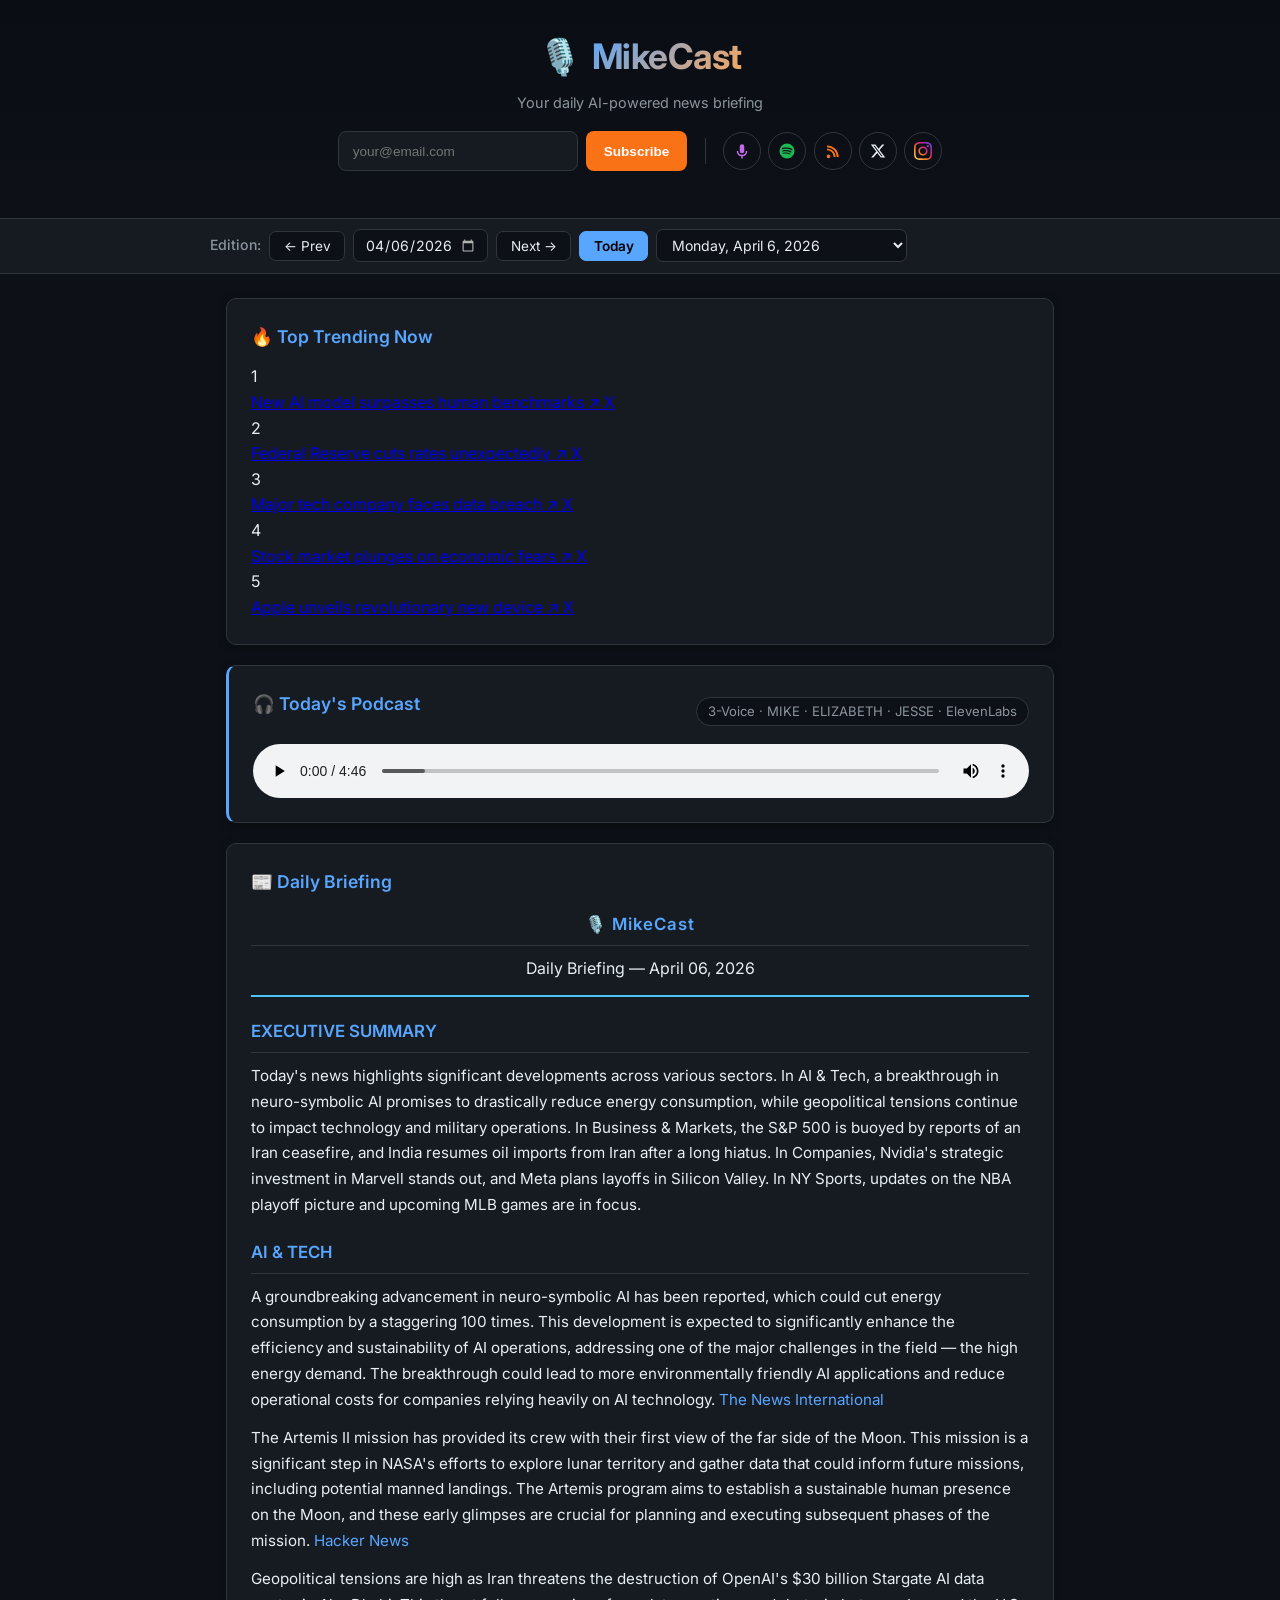
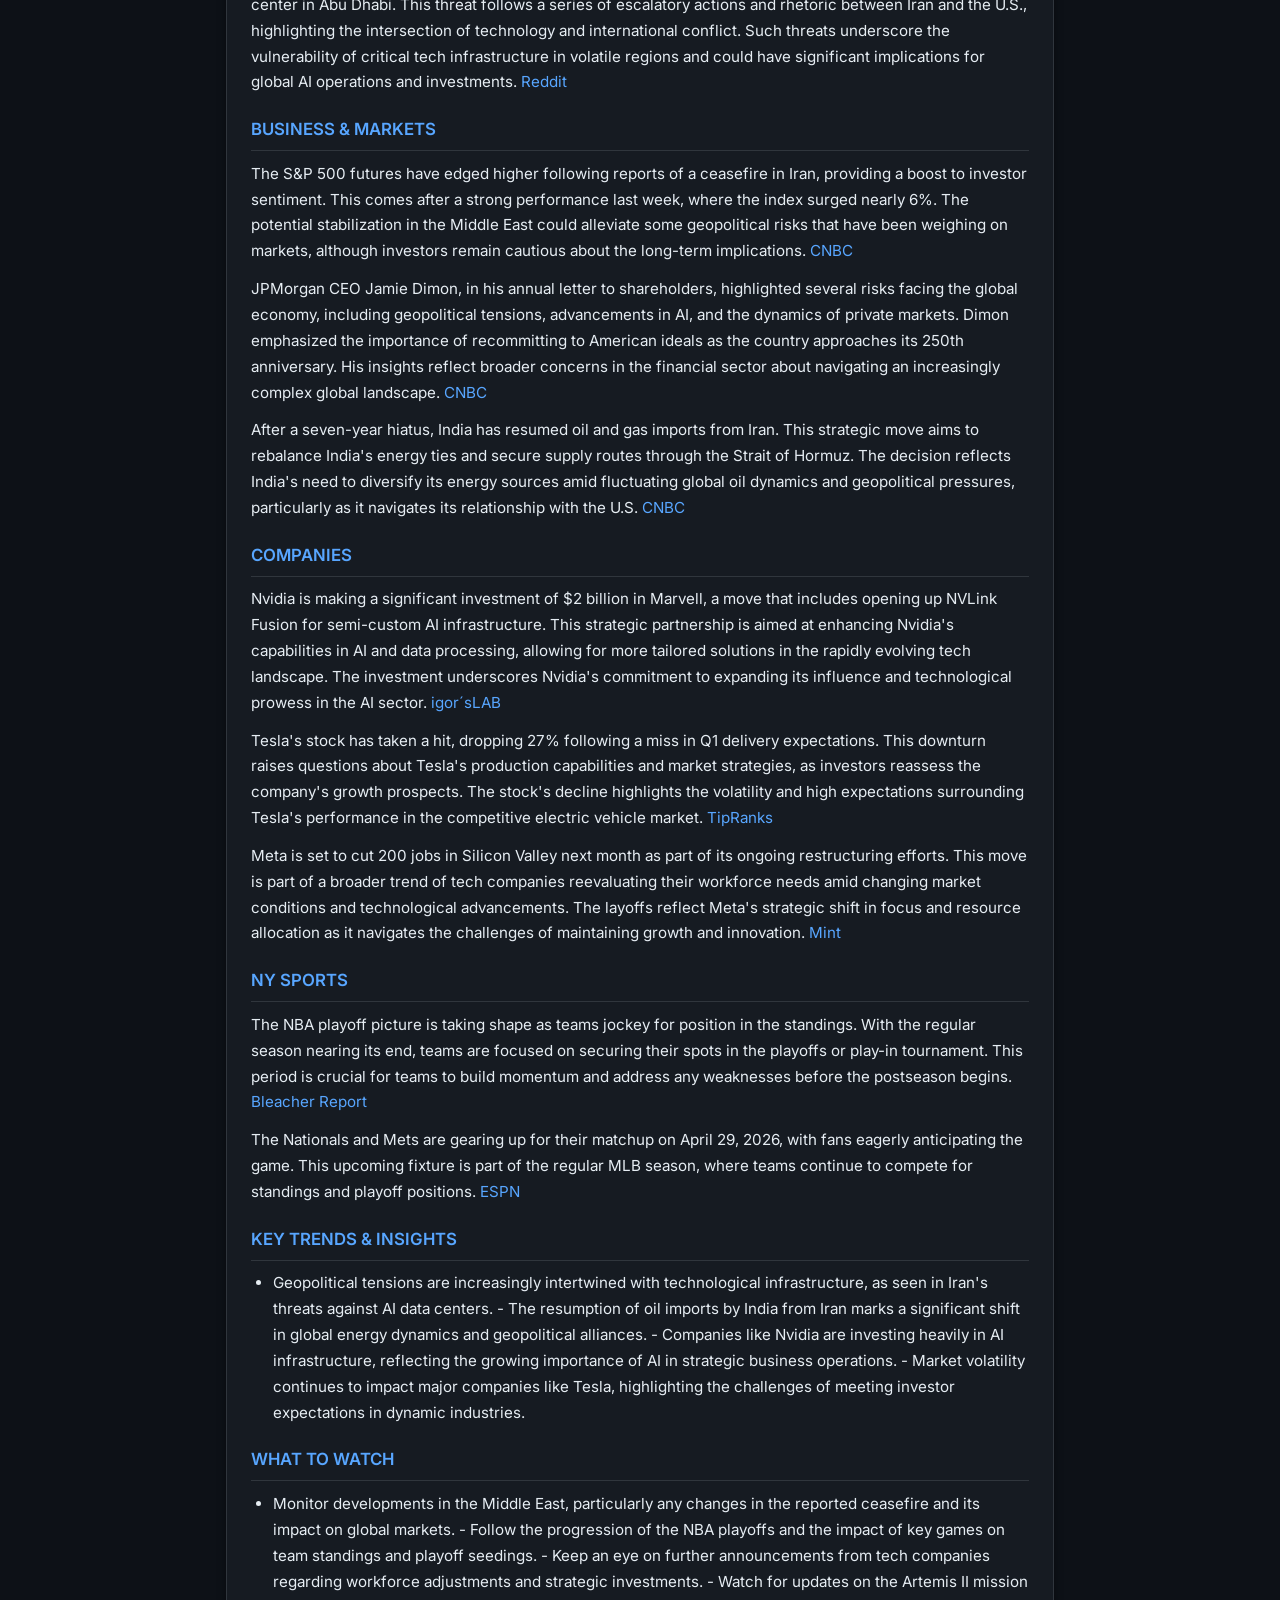
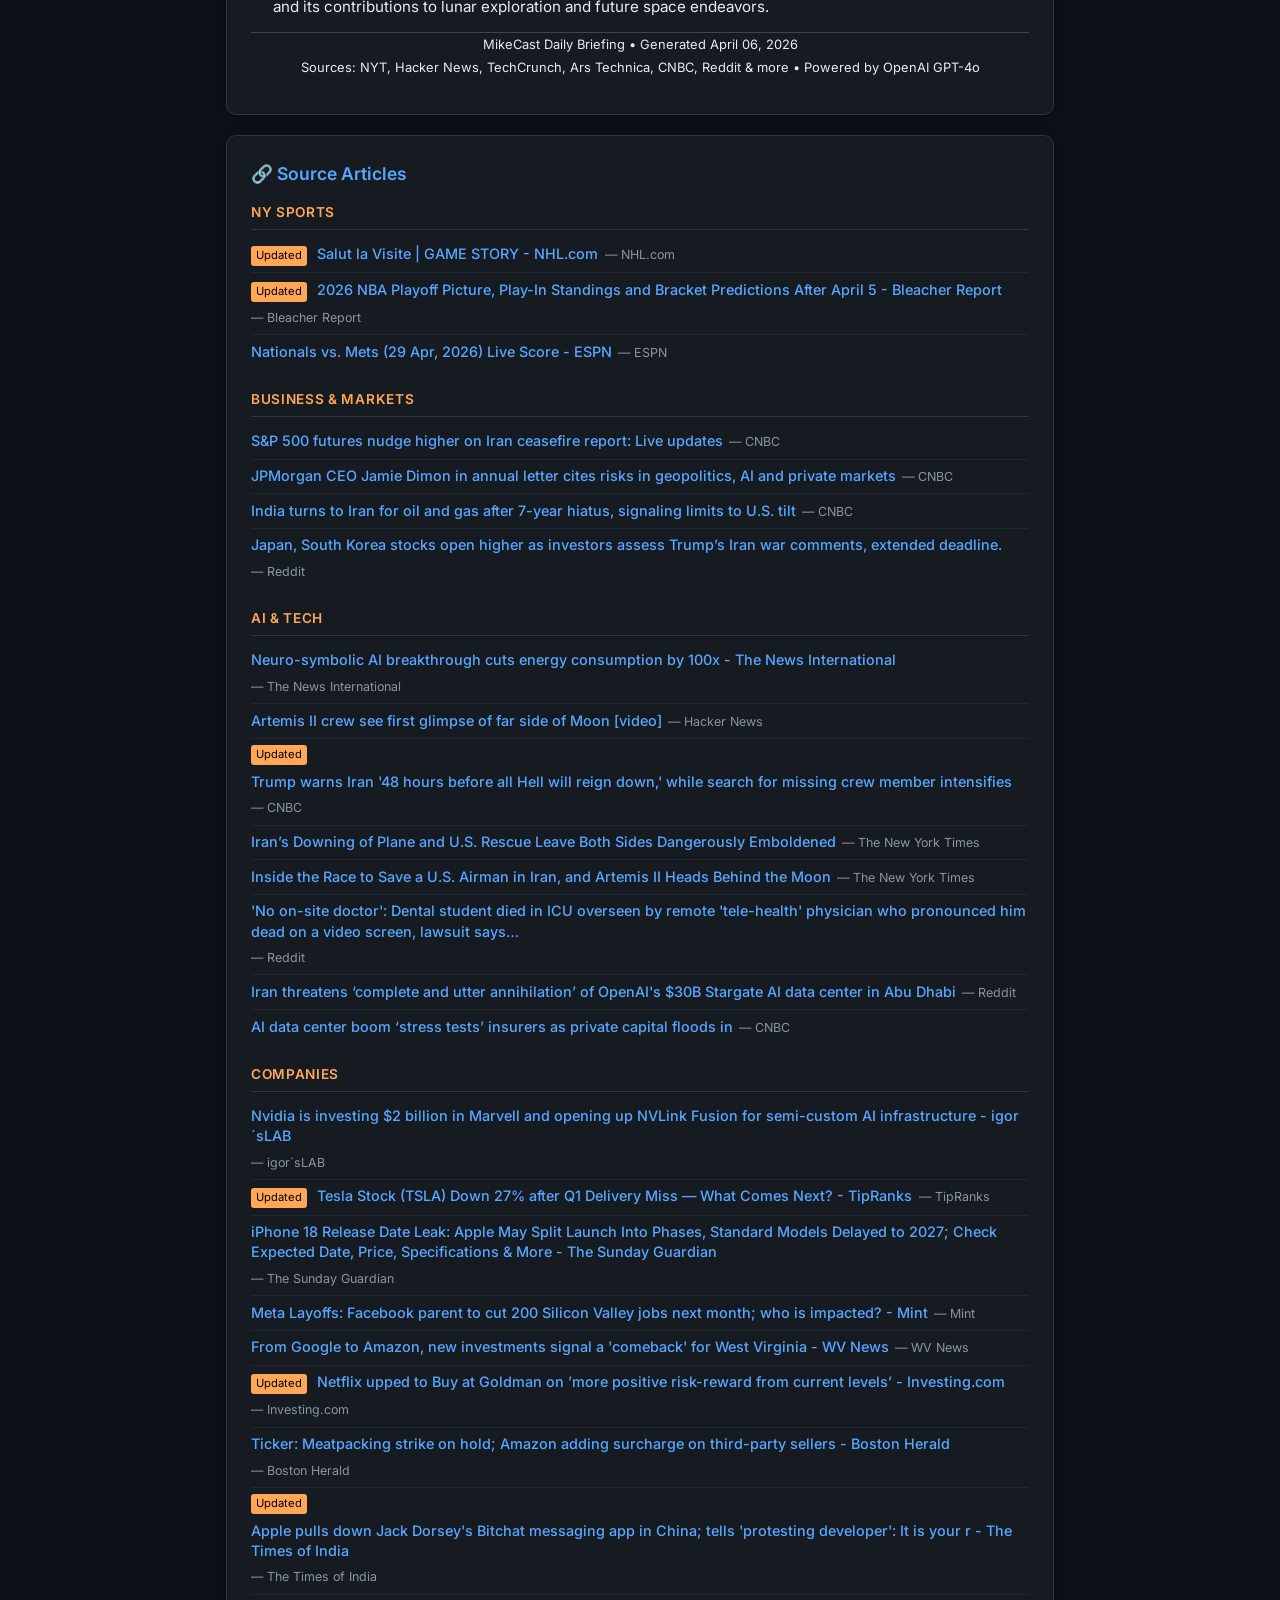
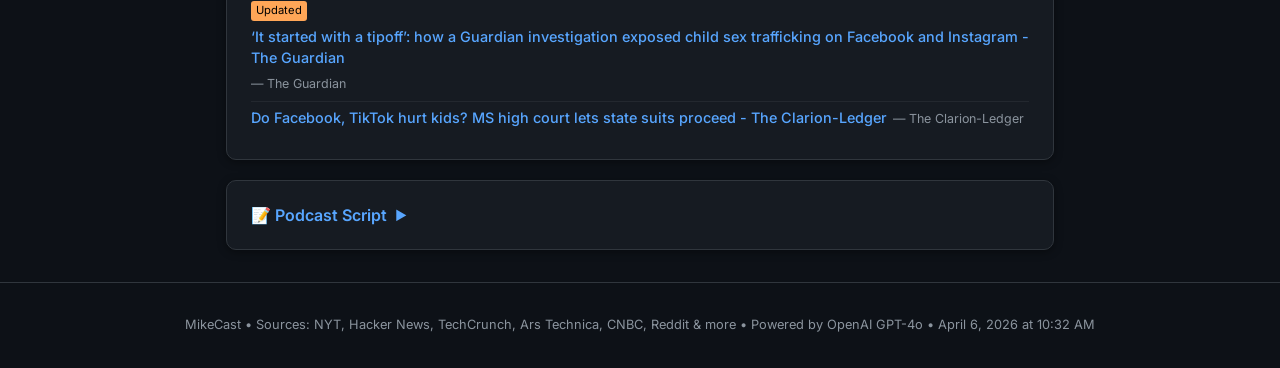
==== commit 36182d4a: "Header: brand-color each channel icon (Instagram gradient inline) Co-Authored-By: Claude Opus 4.8 (1" ====
--- a/index.html
+++ b/index.html
@@ -58,8 +58,17 @@
           </a>
           <a class="channel ch-ig" href="https://www.instagram.com/mikecastai/"
              target="_blank" rel="noopener" title="Follow on Instagram" aria-label="Follow MikeCast on Instagram">
-            <svg viewBox="0 0 24 24" width="18" height="18" fill="currentColor" aria-hidden="true">
-              <path d="M12 2.163c3.204 0 3.584.012 4.85.07 3.252.148 4.771 1.691 4.919 4.919.058 1.265.069 1.645.069 4.849 0 3.205-.012 3.584-.069 4.849-.149 3.225-1.664 4.771-4.919 4.919-1.266.058-1.644.07-4.85.07-3.204 0-3.584-.012-4.849-.07-3.26-.149-4.771-1.699-4.919-4.92-.058-1.265-.07-1.644-.07-4.849 0-3.204.013-3.583.07-4.849.149-3.227 1.664-4.771 4.919-4.919 1.266-.057 1.645-.069 4.849-.069ZM12 0C8.741 0 8.332.014 7.052.072 2.695.272.273 2.69.073 7.052.014 8.333 0 8.741 0 12c0 3.259.014 3.668.072 4.948.2 4.358 2.618 6.78 6.98 6.98C8.333 23.986 8.741 24 12 24c3.259 0 3.668-.014 4.948-.072 4.354-.2 6.782-2.618 6.979-6.98.059-1.28.073-1.689.073-4.948 0-3.259-.014-3.667-.072-4.947-.196-4.354-2.617-6.78-6.979-6.98C15.668.014 15.259 0 12 0Zm0 5.838a6.162 6.162 0 1 0 0 12.324 6.162 6.162 0 0 0 0-12.324ZM12 16a4 4 0 1 1 0-8 4 4 0 0 1 0 8Zm6.406-11.845a1.44 1.44 0 1 0 0 2.881 1.44 1.44 0 0 0 0-2.881Z"/>
+            <svg viewBox="0 0 24 24" width="18" height="18" aria-hidden="true">
+              <defs>
+                <linearGradient id="ig-grad" x1="0" y1="1" x2="1" y2="0">
+                  <stop offset="0" stop-color="#feda75"/>
+                  <stop offset=".35" stop-color="#fa7e1e"/>
+                  <stop offset=".6" stop-color="#d62976"/>
+                  <stop offset=".8" stop-color="#962fbf"/>
+                  <stop offset="1" stop-color="#4f5bd5"/>
+                </linearGradient>
+              </defs>
+              <path fill="url(#ig-grad)" d="M12 2.163c3.204 0 3.584.012 4.85.07 3.252.148 4.771 1.691 4.919 4.919.058 1.265.069 1.645.069 4.849 0 3.205-.012 3.584-.069 4.849-.149 3.225-1.664 4.771-4.919 4.919-1.266.058-1.644.07-4.85.07-3.204 0-3.584-.012-4.849-.07-3.26-.149-4.771-1.699-4.919-4.92-.058-1.265-.07-1.644-.07-4.849 0-3.204.013-3.583.07-4.849.149-3.227 1.664-4.771 4.919-4.919 1.266-.057 1.645-.069 4.849-.069ZM12 0C8.741 0 8.332.014 7.052.072 2.695.272.273 2.69.073 7.052.014 8.333 0 8.741 0 12c0 3.259.014 3.668.072 4.948.2 4.358 2.618 6.78 6.98 6.98C8.333 23.986 8.741 24 12 24c3.259 0 3.668-.014 4.948-.072 4.354-.2 6.782-2.618 6.979-6.98.059-1.28.073-1.689.073-4.948 0-3.259-.014-3.667-.072-4.947-.196-4.354-2.617-6.78-6.979-6.98C15.668.014 15.259 0 12 0Zm0 5.838a6.162 6.162 0 1 0 0 12.324 6.162 6.162 0 0 0 0-12.324ZM12 16a4 4 0 1 1 0-8 4 4 0 0 1 0 8Zm6.406-11.845a1.44 1.44 0 1 0 0 2.881 1.44 1.44 0 0 0 0-2.881Z"/>
             </svg>
           </a>
         </nav>
--- a/style.css
+++ b/style.css
@@ -275,13 +275,18 @@
   transition: color .15s, border-color .15s, background .15s, transform .15s;
 }
 .channel svg { display: block; }
-.channel:hover { transform: translateY(-1px); color: var(--text-primary); border-color: var(--accent); }
-/* Brand-tinted hover so each channel is recognisable on interaction */
-.channel.ch-apple:hover   { color: #c26bea; border-color: #c26bea; background: rgba(194,107,234,.12); }
-.channel.ch-spotify:hover { color: #1db954; border-color: #1db954; background: rgba(29,185,84,.12); }
-.channel.ch-rss:hover     { color: #f97316; border-color: #f97316; background: rgba(249,115,22,.12); }
-.channel.ch-x:hover       { color: #fff;    border-color: #6e7681; background: rgba(255,255,255,.10); }
-.channel.ch-ig:hover      { color: #e1306c; border-color: #e1306c; background: rgba(225,48,108,.12); }
+.channel:hover { transform: translateY(-1px); }
+/* Each channel wears its own brand color at rest (Instagram uses a gradient
+   defined inline on its SVG). Hover adds a matching border + faint fill. */
+.ch-apple   { color: #c26bea; }
+.ch-spotify { color: #1db954; }
+.ch-rss     { color: #f97316; }
+.ch-x       { color: #e6edf3; }
+.ch-apple:hover   { border-color: #c26bea; background: rgba(194,107,234,.12); }
+.ch-spotify:hover { border-color: #1db954; background: rgba(29,185,84,.12); }
+.ch-rss:hover     { border-color: #f97316; background: rgba(249,115,22,.12); }
+.ch-x:hover       { border-color: #6e7681; background: rgba(255,255,255,.10); }
+.ch-ig:hover      { border-color: #d62976; background: rgba(214,41,118,.12); }
 
 @media (max-width: 520px) {
   .bar-divider { display: none; }
